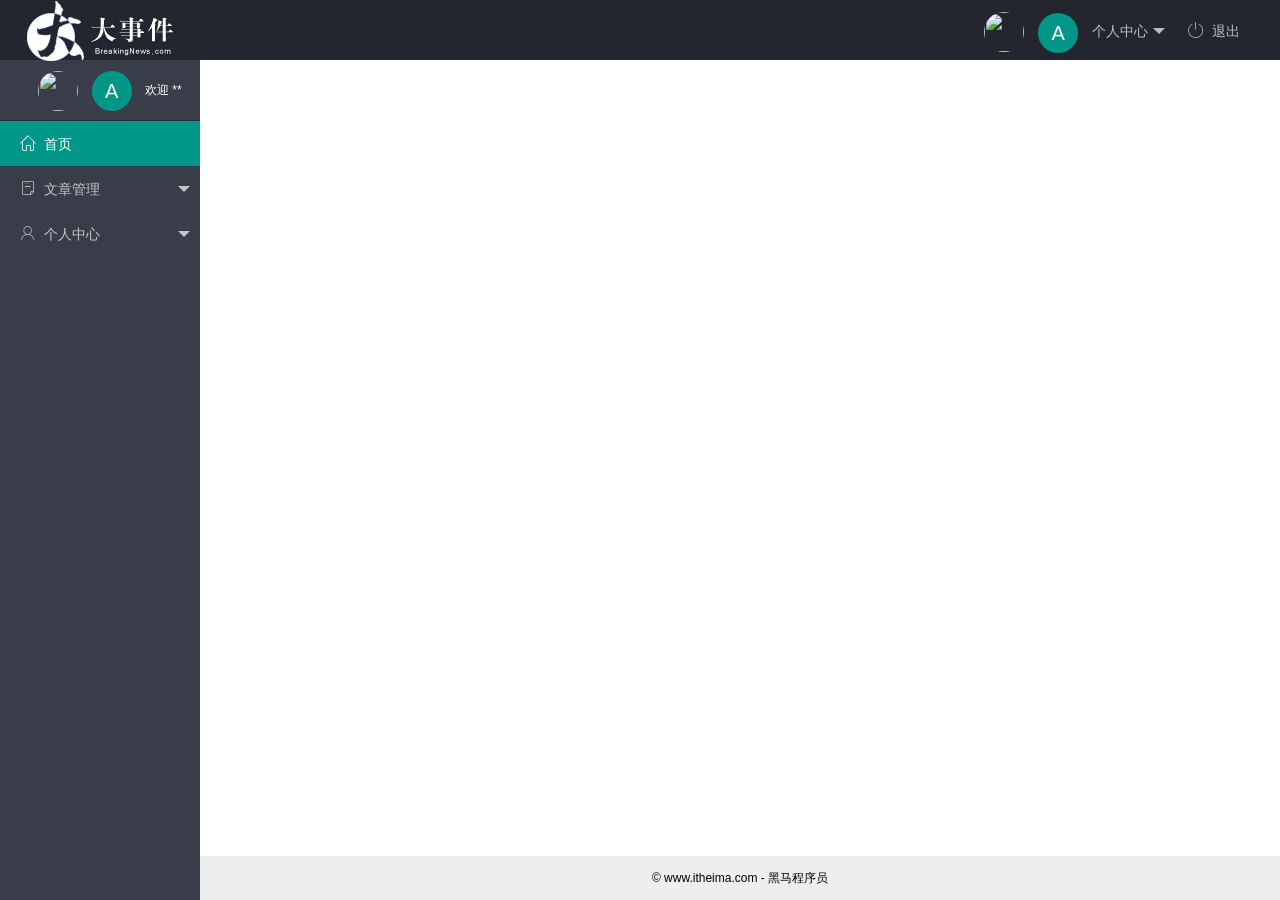
==== index.html @ 4651c544 "first project" ====
<!DOCTYPE html>
<html lang="zh-CN">

<head>
    <meta charset="UTF-8">
    <meta name="viewport" content="width=device-width, initial-scale=1.0">
    <title>大事件-后台首页</title>
    <!-- 引入layui的css文件 -->
    <link rel="stylesheet" href="./assets/lib//layui/css/layui.css">
    <!-- 导入字体图标库的样式文件 -->
    <link rel="stylesheet" href="./assets/fonts/iconfont.css">
    <!-- 引入index.css文件 -->
    <link rel="stylesheet" href="./assets/css/index.css">
</head>

<body class="layui-layout-body">
    <div class="layui-layout layui-layout-admin">
        <div class="layui-header">
            <div class="layui-logo">
                <img src="./assets/images/logo.png" alt="">
            </div>
            <!-- 头部区域（可配合layui已有的水平导航） -->
            <ul class="layui-nav layui-layout-right">
                <li class="layui-nav-item">
                    <a href="javascript:;">
                        <img src="http://t.cn/RCzsdCq" class="layui-nav-img">
                        <span class="text-avatar">A</span> 个人中心
                    </a>
                    <dl class="layui-nav-child">
                        <dd><a href="./user/user_info.html" target="fm">基本资料</a></dd>
                        <dd><a href="./user//user_avatar.html" target="fm">更换头像</a></dd>
                        <dd><a href="./user/user_pwd.html" target="fm">重置密码</a></dd>
                    </dl>
                </li>
                <li class="layui-nav-item">
                    <a href="javascript:;" id="logout">
                        <span class="iconfont icon-tuichu"></span>退出
                    </a>
                </li>
            </ul>
        </div>

        <div class="layui-side layui-bg-black">
            <div class="layui-side-scroll">
                <!-- 头像 -->
                <div class="userinfo">
                    <img src="http://t.cn/RCzsdCq" class="layui-nav-img">
                    <span class="text-avatar">A</span>
                    <span id="welcome">欢迎 **</span>
                </div>
                <!-- 左侧导航区域（可配合layui已有的垂直导航） -->
                <ul class="layui-nav layui-nav-tree" lay-shrink="all">
                    <li class="layui-nav-item layui-this">
                        <a href="./home/dashboard.html" target="fm">
                            <span class="iconfont icon-home"></span>首页
                        </a>
                    </li>

                    <li class="layui-nav-item">
                        <a class="" href="javascript:;">
                            <span class="iconfont icon-16"></span>文章管理
                        </a>
                        <dl class="layui-nav-child">
                            <dd><a href="./article/art_cate.html" target="fm"><i class="layui-icon layui-icon-app"></i>文章类别</a>
                            </dd>
                            <dd><a href="./article/art_list.html" target="fm"><i class="layui-icon layui-icon-app"></i>文章列表</a></dd>
                            <dd><a href="./article/art_pub.html" target="fm"><i class="layui-icon layui-icon-app"></i>发布文章</a></dd>
                        </dl>
                    </li>
                    <li class="layui-nav-item">
                        <a href="javascript:;">
                            <span class="iconfont icon-user"></span>个人中心
                        </a>
                        <dl class="layui-nav-child">
                            <dd><a href="./user/user_info.html" target="fm"><i class="layui-icon layui-icon-app"></i>基本资料</a></dd>
                            <dd><a href="./user/user_avatar.html" target="fm"><i class="layui-icon layui-icon-app"></i>更换头像</a></dd>
                            <dd><a href="./user/user_pwd.html" target="fm"><i class="layui-icon layui-icon-app"></i>重置密码</a></dd>
                        </dl>
                    </li>
                </ul>
            </div>
        </div>

        <div class="layui-body">
            <!-- 内容主体区域 -->
            <iframe name="fm" src="" frameborder="0"></iframe>
        </div>

        <div class="layui-footer">
            <!-- 底部固定区域 -->
            © www.itheima.com - 黑马程序员
        </div>
    </div>
    <!-- 引入layui的js文件 -->
    <script src="./assets/lib/layui/layui.all.js"></script>
</body>

</html>
---- assets/lib/layui/css/layui.css ----
/** layui-v2.5.5 MIT License By https://www.layui.com */
 .layui-inline,img{display:inline-block;vertical-align:middle}h1,h2,h3,h4,h5,h6{font-weight:400}.layui-edge,.layui-header,.layui-inline,.layui-main{position:relative}.layui-body,.layui-edge,.layui-elip{overflow:hidden}.layui-btn,.layui-edge,.layui-inline,img{vertical-align:middle}.layui-btn,.layui-disabled,.layui-icon,.layui-unselect{-moz-user-select:none;-webkit-user-select:none;-ms-user-select:none}.layui-elip,.layui-form-checkbox span,.layui-form-pane .layui-form-label{text-overflow:ellipsis;white-space:nowrap}.layui-breadcrumb,.layui-tree-btnGroup{visibility:hidden}blockquote,body,button,dd,div,dl,dt,form,h1,h2,h3,h4,h5,h6,input,li,ol,p,pre,td,textarea,th,ul{margin:0;padding:0;-webkit-tap-highlight-color:rgba(0,0,0,0)}a:active,a:hover{outline:0}img{border:none}li{list-style:none}table{border-collapse:collapse;border-spacing:0}h4,h5,h6{font-size:100%}button,input,optgroup,option,select,textarea{font-family:inherit;font-size:inherit;font-style:inherit;font-weight:inherit;outline:0}pre{white-space:pre-wrap;white-space:-moz-pre-wrap;white-space:-pre-wrap;white-space:-o-pre-wrap;word-wrap:break-word}body{line-height:24px;font:14px Helvetica Neue,Helvetica,PingFang SC,Tahoma,Arial,sans-serif}hr{height:1px;margin:10px 0;border:0;clear:both}a{color:#333;text-decoration:none}a:hover{color:#777}a cite{font-style:normal;*cursor:pointer}.layui-border-box,.layui-border-box *{box-sizing:border-box}.layui-box,.layui-box *{box-sizing:content-box}.layui-clear{clear:both;*zoom:1}.layui-clear:after{content:'\20';clear:both;*zoom:1;display:block;height:0}.layui-inline{*display:inline;*zoom:1}.layui-edge{display:inline-block;width:0;height:0;border-width:6px;border-style:dashed;border-color:transparent}.layui-edge-top{top:-4px;border-bottom-color:#999;border-bottom-style:solid}.layui-edge-right{border-left-color:#999;border-left-style:solid}.layui-edge-bottom{top:2px;border-top-color:#999;border-top-style:solid}.layui-edge-left{border-right-color:#999;border-right-style:solid}.layui-disabled,.layui-disabled:hover{color:#d2d2d2!important;cursor:not-allowed!important}.layui-circle{border-radius:100%}.layui-show{display:block!important}.layui-hide{display:none!important}@font-face{font-family:layui-icon;src:url(../font/iconfont.eot?v=250);src:url(../font/iconfont.eot?v=250#iefix) format('embedded-opentype'),url(../font/iconfont.woff2?v=250) format('woff2'),url(../font/iconfont.woff?v=250) format('woff'),url(../font/iconfont.ttf?v=250) format('truetype'),url(../font/iconfont.svg?v=250#layui-icon) format('svg')}.layui-icon{font-family:layui-icon!important;font-size:16px;font-style:normal;-webkit-font-smoothing:antialiased;-moz-osx-font-smoothing:grayscale}.layui-icon-reply-fill:before{content:"\e611"}.layui-icon-set-fill:before{content:"\e614"}.layui-icon-menu-fill:before{content:"\e60f"}.layui-icon-search:before{content:"\e615"}.layui-icon-share:before{content:"\e641"}.layui-icon-set-sm:before{content:"\e620"}.layui-icon-engine:before{content:"\e628"}.layui-icon-close:before{content:"\1006"}.layui-icon-close-fill:before{content:"\1007"}.layui-icon-chart-screen:before{content:"\e629"}.layui-icon-star:before{content:"\e600"}.layui-icon-circle-dot:before{content:"\e617"}.layui-icon-chat:before{content:"\e606"}.layui-icon-release:before{content:"\e609"}.layui-icon-list:before{content:"\e60a"}.layui-icon-chart:before{content:"\e62c"}.layui-icon-ok-circle:before{content:"\1005"}.layui-icon-layim-theme:before{content:"\e61b"}.layui-icon-table:before{content:"\e62d"}.layui-icon-right:before{content:"\e602"}.layui-icon-left:before{content:"\e603"}.layui-icon-cart-simple:before{content:"\e698"}.layui-icon-face-cry:before{content:"\e69c"}.layui-icon-face-smile:before{content:"\e6af"}.layui-icon-survey:before{content:"\e6b2"}.layui-icon-tree:before{content:"\e62e"}.layui-icon-upload-circle:before{content:"\e62f"}.layui-icon-add-circle:before{content:"\e61f"}.layui-icon-download-circle:before{content:"\e601"}.layui-icon-templeate-1:before{content:"\e630"}.layui-icon-util:before{content:"\e631"}.layui-icon-face-surprised:before{content:"\e664"}.layui-icon-edit:before{content:"\e642"}.layui-icon-speaker:before{content:"\e645"}.layui-icon-down:before{content:"\e61a"}.layui-icon-file:before{content:"\e621"}.layui-icon-layouts:before{content:"\e632"}.layui-icon-rate-half:before{content:"\e6c9"}.layui-icon-add-circle-fine:before{content:"\e608"}.layui-icon-prev-circle:before{content:"\e633"}.layui-icon-read:before{content:"\e705"}.layui-icon-404:before{content:"\e61c"}.layui-icon-carousel:before{content:"\e634"}.layui-icon-help:before{content:"\e607"}.layui-icon-code-circle:before{content:"\e635"}.layui-icon-water:before{content:"\e636"}.layui-icon-username:before{content:"\e66f"}.layui-icon-find-fill:before{content:"\e670"}.layui-icon-about:before{content:"\e60b"}.layui-icon-location:before{content:"\e715"}.layui-icon-up:before{content:"\e619"}.layui-icon-pause:before{content:"\e651"}.layui-icon-date:before{content:"\e637"}.layui-icon-layim-uploadfile:before{content:"\e61d"}.layui-icon-delete:before{content:"\e640"}.layui-icon-play:before{content:"\e652"}.layui-icon-top:before{content:"\e604"}.layui-icon-friends:before{content:"\e612"}.layui-icon-refresh-3:before{content:"\e9aa"}.layui-icon-ok:before{content:"\e605"}.layui-icon-layer:before{content:"\e638"}.layui-icon-face-smile-fine:before{content:"\e60c"}.layui-icon-dollar:before{content:"\e659"}.layui-icon-group:before{content:"\e613"}.layui-icon-layim-download:before{content:"\e61e"}.layui-icon-picture-fine:before{content:"\e60d"}.layui-icon-link:before{content:"\e64c"}.layui-icon-diamond:before{content:"\e735"}.layui-icon-log:before{content:"\e60e"}.layui-icon-rate-solid:before{content:"\e67a"}.layui-icon-fonts-del:before{content:"\e64f"}.layui-icon-unlink:before{content:"\e64d"}.layui-icon-fonts-clear:before{content:"\e639"}.layui-icon-triangle-r:before{content:"\e623"}.layui-icon-circle:before{content:"\e63f"}.layui-icon-radio:before{content:"\e643"}.layui-icon-align-center:before{content:"\e647"}.layui-icon-align-right:before{content:"\e648"}.layui-icon-align-left:before{content:"\e649"}.layui-icon-loading-1:before{content:"\e63e"}.layui-icon-return:before{content:"\e65c"}.layui-icon-fonts-strong:before{content:"\e62b"}.layui-icon-upload:before{content:"\e67c"}.layui-icon-dialogue:before{content:"\e63a"}.layui-icon-video:before{content:"\e6ed"}.layui-icon-headset:before{content:"\e6fc"}.layui-icon-cellphone-fine:before{content:"\e63b"}.layui-icon-add-1:before{content:"\e654"}.layui-icon-face-smile-b:before{content:"\e650"}.layui-icon-fonts-html:before{content:"\e64b"}.layui-icon-form:before{content:"\e63c"}.layui-icon-cart:before{content:"\e657"}.layui-icon-camera-fill:before{content:"\e65d"}.layui-icon-tabs:before{content:"\e62a"}.layui-icon-fonts-code:before{content:"\e64e"}.layui-icon-fire:before{content:"\e756"}.layui-icon-set:before{content:"\e716"}.layui-icon-fonts-u:before{content:"\e646"}.layui-icon-triangle-d:before{content:"\e625"}.layui-icon-tips:before{content:"\e702"}.layui-icon-picture:before{content:"\e64a"}.layui-icon-more-vertical:before{content:"\e671"}.layui-icon-flag:before{content:"\e66c"}.layui-icon-loading:before{content:"\e63d"}.layui-icon-fonts-i:before{content:"\e644"}.layui-icon-refresh-1:before{content:"\e666"}.layui-icon-rmb:before{content:"\e65e"}.layui-icon-home:before{content:"\e68e"}.layui-icon-user:before{content:"\e770"}.layui-icon-notice:before{content:"\e667"}.layui-icon-login-weibo:before{content:"\e675"}.layui-icon-voice:before{content:"\e688"}.layui-icon-upload-drag:before{content:"\e681"}.layui-icon-login-qq:before{content:"\e676"}.layui-icon-snowflake:before{content:"\e6b1"}.layui-icon-file-b:before{content:"\e655"}.layui-icon-template:before{content:"\e663"}.layui-icon-auz:before{content:"\e672"}.layui-icon-console:before{content:"\e665"}.layui-icon-app:before{content:"\e653"}.layui-icon-prev:before{content:"\e65a"}.layui-icon-website:before{content:"\e7ae"}.layui-icon-next:before{content:"\e65b"}.layui-icon-component:before{content:"\e857"}.layui-icon-more:before{content:"\e65f"}.layui-icon-login-wechat:before{content:"\e677"}.layui-icon-shrink-right:before{content:"\e668"}.layui-icon-spread-left:before{content:"\e66b"}.layui-icon-camera:before{content:"\e660"}.layui-icon-note:before{content:"\e66e"}.layui-icon-refresh:before{content:"\e669"}.layui-icon-female:before{content:"\e661"}.layui-icon-male:before{content:"\e662"}.layui-icon-password:before{content:"\e673"}.layui-icon-senior:before{content:"\e674"}.layui-icon-theme:before{content:"\e66a"}.layui-icon-tread:before{content:"\e6c5"}.layui-icon-praise:before{content:"\e6c6"}.layui-icon-star-fill:before{content:"\e658"}.layui-icon-rate:before{content:"\e67b"}.layui-icon-template-1:before{content:"\e656"}.layui-icon-vercode:before{content:"\e679"}.layui-icon-cellphone:before{content:"\e678"}.layui-icon-screen-full:before{content:"\e622"}.layui-icon-screen-restore:before{content:"\e758"}.layui-icon-cols:before{content:"\e610"}.layui-icon-export:before{content:"\e67d"}.layui-icon-print:before{content:"\e66d"}.layui-icon-slider:before{content:"\e714"}.layui-icon-addition:before{content:"\e624"}.layui-icon-subtraction:before{content:"\e67e"}.layui-icon-service:before{content:"\e626"}.layui-icon-transfer:before{content:"\e691"}.layui-main{width:1140px;margin:0 auto}.layui-header{z-index:1000;height:60px}.layui-header a:hover{transition:all .5s;-webkit-transition:all .5s}.layui-side{position:fixed;left:0;top:0;bottom:0;z-index:999;width:200px;overflow-x:hidden}.layui-side-scroll{position:relative;width:220px;height:100%;overflow-x:hidden}.layui-body{position:absolute;left:200px;right:0;top:0;bottom:0;z-index:998;width:auto;overflow-y:auto;box-sizing:border-box}.layui-layout-body{overflow:hidden}.layui-layout-admin .layui-header{background-color:#23262E}.layui-layout-admin .layui-side{top:60px;width:200px;overflow-x:hidden}.layui-layout-admin .layui-body{position:fixed;top:60px;bottom:44px}.layui-layout-admin .layui-main{width:auto;margin:0 15px}.layui-layout-admin .layui-footer{position:fixed;left:200px;right:0;bottom:0;height:44px;line-height:44px;padding:0 15px;background-color:#eee}.layui-layout-admin .layui-logo{position:absolute;left:0;top:0;width:200px;height:100%;line-height:60px;text-align:center;color:#009688;font-size:16px}.layui-layout-admin .layui-header .layui-nav{background:0 0}.layui-layout-left{position:absolute!important;left:200px;top:0}.layui-layout-right{position:absolute!important;right:0;top:0}.layui-container{position:relative;margin:0 auto;padding:0 15px;box-sizing:border-box}.layui-fluid{position:relative;margin:0 auto;padding:0 15px}.layui-row:after,.layui-row:before{content:'';display:block;clear:both}.layui-col-lg1,.layui-col-lg10,.layui-col-lg11,.layui-col-lg12,.layui-col-lg2,.layui-col-lg3,.layui-col-lg4,.layui-col-lg5,.layui-col-lg6,.layui-col-lg7,.layui-col-lg8,.layui-col-lg9,.layui-col-md1,.layui-col-md10,.layui-col-md11,.layui-col-md12,.layui-col-md2,.layui-col-md3,.layui-col-md4,.layui-col-md5,.layui-col-md6,.layui-col-md7,.layui-col-md8,.layui-col-md9,.layui-col-sm1,.layui-col-sm10,.layui-col-sm11,.layui-col-sm12,.layui-col-sm2,.layui-col-sm3,.layui-col-sm4,.layui-col-sm5,.layui-col-sm6,.layui-col-sm7,.layui-col-sm8,.layui-col-sm9,.layui-col-xs1,.layui-col-xs10,.layui-col-xs11,.layui-col-xs12,.layui-col-xs2,.layui-col-xs3,.layui-col-xs4,.layui-col-xs5,.layui-col-xs6,.layui-col-xs7,.layui-col-xs8,.layui-col-xs9{position:relative;display:block;box-sizing:border-box}.layui-col-xs1,.layui-col-xs10,.layui-col-xs11,.layui-col-xs12,.layui-col-xs2,.layui-col-xs3,.layui-col-xs4,.layui-col-xs5,.layui-col-xs6,.layui-col-xs7,.layui-col-xs8,.layui-col-xs9{float:left}.layui-col-xs1{width:8.33333333%}.layui-col-xs2{width:16.66666667%}.layui-col-xs3{width:25%}.layui-col-xs4{width:33.33333333%}.layui-col-xs5{width:41.66666667%}.layui-col-xs6{width:50%}.layui-col-xs7{width:58.33333333%}.layui-col-xs8{width:66.66666667%}.layui-col-xs9{width:75%}.layui-col-xs10{width:83.33333333%}.layui-col-xs11{width:91.66666667%}.layui-col-xs12{width:100%}.layui-col-xs-offset1{margin-left:8.33333333%}.layui-col-xs-offset2{margin-left:16.66666667%}.layui-col-xs-offset3{margin-left:25%}.layui-col-xs-offset4{margin-left:33.33333333%}.layui-col-xs-offset5{margin-left:41.66666667%}.layui-col-xs-offset6{margin-left:50%}.layui-col-xs-offset7{margin-left:58.33333333%}.layui-col-xs-offset8{margin-left:66.66666667%}.layui-col-xs-offset9{margin-left:75%}.layui-col-xs-offset10{margin-left:83.33333333%}.layui-col-xs-offset11{margin-left:91.66666667%}.layui-col-xs-offset12{margin-left:100%}@media screen and (max-width:768px){.layui-hide-xs{display:none!important}.layui-show-xs-block{display:block!important}.layui-show-xs-inline{display:inline!important}.layui-show-xs-inline-block{display:inline-block!important}}@media screen and (min-width:768px){.layui-container{width:750px}.layui-hide-sm{display:none!important}.layui-show-sm-block{display:block!important}.layui-show-sm-inline{display:inline!important}.layui-show-sm-inline-block{display:inline-block!important}.layui-col-sm1,.layui-col-sm10,.layui-col-sm11,.layui-col-sm12,.layui-col-sm2,.layui-col-sm3,.layui-col-sm4,.layui-col-sm5,.layui-col-sm6,.layui-col-sm7,.layui-col-sm8,.layui-col-sm9{float:left}.layui-col-sm1{width:8.33333333%}.layui-col-sm2{width:16.66666667%}.layui-col-sm3{width:25%}.layui-col-sm4{width:33.33333333%}.layui-col-sm5{width:41.66666667%}.layui-col-sm6{width:50%}.layui-col-sm7{width:58.33333333%}.layui-col-sm8{width:66.66666667%}.layui-col-sm9{width:75%}.layui-col-sm10{width:83.33333333%}.layui-col-sm11{width:91.66666667%}.layui-col-sm12{width:100%}.layui-col-sm-offset1{margin-left:8.33333333%}.layui-col-sm-offset2{margin-left:16.66666667%}.layui-col-sm-offset3{margin-left:25%}.layui-col-sm-offset4{margin-left:33.33333333%}.layui-col-sm-offset5{margin-left:41.66666667%}.layui-col-sm-offset6{margin-left:50%}.layui-col-sm-offset7{margin-left:58.33333333%}.layui-col-sm-offset8{margin-left:66.66666667%}.layui-col-sm-offset9{margin-left:75%}.layui-col-sm-offset10{margin-left:83.33333333%}.layui-col-sm-offset11{margin-left:91.66666667%}.layui-col-sm-offset12{margin-left:100%}}@media screen and (min-width:992px){.layui-container{width:970px}.layui-hide-md{display:none!important}.layui-show-md-block{display:block!important}.layui-show-md-inline{display:inline!important}.layui-show-md-inline-block{display:inline-block!important}.layui-col-md1,.layui-col-md10,.layui-col-md11,.layui-col-md12,.layui-col-md2,.layui-col-md3,.layui-col-md4,.layui-col-md5,.layui-col-md6,.layui-col-md7,.layui-col-md8,.layui-col-md9{float:left}.layui-col-md1{width:8.33333333%}.layui-col-md2{width:16.66666667%}.layui-col-md3{width:25%}.layui-col-md4{width:33.33333333%}.layui-col-md5{width:41.66666667%}.layui-col-md6{width:50%}.layui-col-md7{width:58.33333333%}.layui-col-md8{width:66.66666667%}.layui-col-md9{width:75%}.layui-col-md10{width:83.33333333%}.layui-col-md11{width:91.66666667%}.layui-col-md12{width:100%}.layui-col-md-offset1{margin-left:8.33333333%}.layui-col-md-offset2{margin-left:16.66666667%}.layui-col-md-offset3{margin-left:25%}.layui-col-md-offset4{margin-left:33.33333333%}.layui-col-md-offset5{margin-left:41.66666667%}.layui-col-md-offset6{margin-left:50%}.layui-col-md-offset7{margin-left:58.33333333%}.layui-col-md-offset8{margin-left:66.66666667%}.layui-col-md-offset9{margin-left:75%}.layui-col-md-offset10{margin-left:83.33333333%}.layui-col-md-offset11{margin-left:91.66666667%}.layui-col-md-offset12{margin-left:100%}}@media screen and (min-width:1200px){.layui-container{width:1170px}.layui-hide-lg{display:none!important}.layui-show-lg-block{display:block!important}.layui-show-lg-inline{display:inline!important}.layui-show-lg-inline-block{display:inline-block!important}.layui-col-lg1,.layui-col-lg10,.layui-col-lg11,.layui-col-lg12,.layui-col-lg2,.layui-col-lg3,.layui-col-lg4,.layui-col-lg5,.layui-col-lg6,.layui-col-lg7,.layui-col-lg8,.layui-col-lg9{float:left}.layui-col-lg1{width:8.33333333%}.layui-col-lg2{width:16.66666667%}.layui-col-lg3{width:25%}.layui-col-lg4{width:33.33333333%}.layui-col-lg5{width:41.66666667%}.layui-col-lg6{width:50%}.layui-col-lg7{width:58.33333333%}.layui-col-lg8{width:66.66666667%}.layui-col-lg9{width:75%}.layui-col-lg10{width:83.33333333%}.layui-col-lg11{width:91.66666667%}.layui-col-lg12{width:100%}.layui-col-lg-offset1{margin-left:8.33333333%}.layui-col-lg-offset2{margin-left:16.66666667%}.layui-col-lg-offset3{margin-left:25%}.layui-col-lg-offset4{margin-left:33.33333333%}.layui-col-lg-offset5{margin-left:41.66666667%}.layui-col-lg-offset6{margin-left:50%}.layui-col-lg-offset7{margin-left:58.33333333%}.layui-col-lg-offset8{margin-left:66.66666667%}.layui-col-lg-offset9{margin-left:75%}.layui-col-lg-offset10{margin-left:83.33333333%}.layui-col-lg-offset11{margin-left:91.66666667%}.layui-col-lg-offset12{margin-left:100%}}.layui-col-space1{margin:-.5px}.layui-col-space1>*{padding:.5px}.layui-col-space3{margin:-1.5px}.layui-col-space3>*{padding:1.5px}.layui-col-space5{margin:-2.5px}.layui-col-space5>*{padding:2.5px}.layui-col-space8{margin:-3.5px}.layui-col-space8>*{padding:3.5px}.layui-col-space10{margin:-5px}.layui-col-space10>*{padding:5px}.layui-col-space12{margin:-6px}.layui-col-space12>*{padding:6px}.layui-col-space15{margin:-7.5px}.layui-col-space15>*{padding:7.5px}.layui-col-space18{margin:-9px}.layui-col-space18>*{padding:9px}.layui-col-space20{margin:-10px}.layui-col-space20>*{padding:10px}.layui-col-space22{margin:-11px}.layui-col-space22>*{padding:11px}.layui-col-space25{margin:-12.5px}.layui-col-space25>*{padding:12.5px}.layui-col-space30{margin:-15px}.layui-col-space30>*{padding:15px}.layui-btn,.layui-input,.layui-select,.layui-textarea,.layui-upload-button{outline:0;-webkit-appearance:none;transition:all .3s;-webkit-transition:all .3s;box-sizing:border-box}.layui-elem-quote{margin-bottom:10px;padding:15px;line-height:22px;border-left:5px solid #009688;border-radius:0 2px 2px 0;background-color:#f2f2f2}.layui-quote-nm{border-style:solid;border-width:1px 1px 1px 5px;background:0 0}.layui-elem-field{margin-bottom:10px;padding:0;border-width:1px;border-style:solid}.layui-elem-field legend{margin-left:20px;padding:0 10px;font-size:20px;font-weight:300}.layui-field-title{margin:10px 0 20px;border-width:1px 0 0}.layui-field-box{padding:10px 15px}.layui-field-title .layui-field-box{padding:10px 0}.layui-progress{position:relative;height:6px;border-radius:20px;background-color:#e2e2e2}.layui-progress-bar{position:absolute;left:0;top:0;width:0;max-width:100%;height:6px;border-radius:20px;text-align:right;background-color:#5FB878;transition:all .3s;-webkit-transition:all .3s}.layui-progress-big,.layui-progress-big .layui-progress-bar{height:18px;line-height:18px}.layui-progress-text{position:relative;top:-20px;line-height:18px;font-size:12px;color:#666}.layui-progress-big .layui-progress-text{position:static;padding:0 10px;color:#fff}.layui-collapse{border-width:1px;border-style:solid;border-radius:2px}.layui-colla-content,.layui-colla-item{border-top-width:1px;border-top-style:solid}.layui-colla-item:first-child{border-top:none}.layui-colla-title{position:relative;height:42px;line-height:42px;padding:0 15px 0 35px;color:#333;background-color:#f2f2f2;cursor:pointer;font-size:14px;overflow:hidden}.layui-colla-content{display:none;padding:10px 15px;line-height:22px;color:#666}.layui-colla-icon{position:absolute;left:15px;top:0;font-size:14px}.layui-card{margin-bottom:15px;border-radius:2px;background-color:#fff;box-shadow:0 1px 2px 0 rgba(0,0,0,.05)}.layui-card:last-child{margin-bottom:0}.layui-card-header{position:relative;height:42px;line-height:42px;padding:0 15px;border-bottom:1px solid #f6f6f6;color:#333;border-radius:2px 2px 0 0;font-size:14px}.layui-bg-black,.layui-bg-blue,.layui-bg-cyan,.layui-bg-green,.layui-bg-orange,.layui-bg-red{color:#fff!important}.layui-card-body{position:relative;padding:10px 15px;line-height:24px}.layui-card-body[pad15]{padding:15px}.layui-card-body[pad20]{padding:20px}.layui-card-body .layui-table{margin:5px 0}.layui-card .layui-tab{margin:0}.layui-panel-window{position:relative;padding:15px;border-radius:0;border-top:5px solid #E6E6E6;background-color:#fff}.layui-auxiliar-moving{position:fixed;left:0;right:0;top:0;bottom:0;width:100%;height:100%;background:0 0;z-index:9999999999}.layui-form-label,.layui-form-mid,.layui-form-select,.layui-input-block,.layui-input-inline,.layui-textarea{position:relative}.layui-bg-red{background-color:#FF5722!important}.layui-bg-orange{background-color:#FFB800!important}.layui-bg-green{background-color:#009688!important}.layui-bg-cyan{background-color:#2F4056!important}.layui-bg-blue{background-color:#1E9FFF!important}.layui-bg-black{background-color:#393D49!important}.layui-bg-gray{background-color:#eee!important;color:#666!important}.layui-badge-rim,.layui-colla-content,.layui-colla-item,.layui-collapse,.layui-elem-field,.layui-form-pane .layui-form-item[pane],.layui-form-pane .layui-form-label,.layui-input,.layui-layedit,.layui-layedit-tool,.layui-quote-nm,.layui-select,.layui-tab-bar,.layui-tab-card,.layui-tab-title,.layui-tab-title .layui-this:after,.layui-textarea{border-color:#e6e6e6}.layui-timeline-item:before,hr{background-color:#e6e6e6}.layui-text{line-height:22px;font-size:14px;color:#666}.layui-text h1,.layui-text h2,.layui-text h3{font-weight:500;color:#333}.layui-text h1{font-size:30px}.layui-text h2{font-size:24px}.layui-text h3{font-size:18px}.layui-text a:not(.layui-btn){color:#01AAED}.layui-text a:not(.layui-btn):hover{text-decoration:underline}.layui-text ul{padding:5px 0 5px 15px}.layui-text ul li{margin-top:5px;list-style-type:disc}.layui-text em,.layui-word-aux{color:#999!important;padding:0 5px!important}.layui-btn{display:inline-block;height:38px;line-height:38px;padding:0 18px;background-color:#009688;color:#fff;white-space:nowrap;text-align:center;font-size:14px;border:none;border-radius:2px;cursor:pointer}.layui-btn:hover{opacity:.8;filter:alpha(opacity=80);color:#fff}.layui-btn:active{opacity:1;filter:alpha(opacity=100)}.layui-btn+.layui-btn{margin-left:10px}.layui-btn-container{font-size:0}.layui-btn-container .layui-btn{margin-right:10px;margin-bottom:10px}.layui-btn-container .layui-btn+.layui-btn{margin-left:0}.layui-table .layui-btn-container .layui-btn{margin-bottom:9px}.layui-btn-radius{border-radius:100px}.layui-btn .layui-icon{margin-right:3px;font-size:18px;vertical-align:bottom;vertical-align:middle\9}.layui-btn-primary{border:1px solid #C9C9C9;background-color:#fff;color:#555}.layui-btn-primary:hover{border-color:#009688;color:#333}.layui-btn-normal{background-color:#1E9FFF}.layui-btn-warm{background-color:#FFB800}.layui-btn-danger{background-color:#FF5722}.layui-btn-checked{background-color:#5FB878}.layui-btn-disabled,.layui-btn-disabled:active,.layui-btn-disabled:hover{border:1px solid #e6e6e6;background-color:#FBFBFB;color:#C9C9C9;cursor:not-allowed;opacity:1}.layui-btn-lg{height:44px;line-height:44px;padding:0 25px;font-size:16px}.layui-btn-sm{height:30px;line-height:30px;padding:0 10px;font-size:12px}.layui-btn-sm i{font-size:16px!important}.layui-btn-xs{height:22px;line-height:22px;padding:0 5px;font-size:12px}.layui-btn-xs i{font-size:14px!important}.layui-btn-group{display:inline-block;vertical-align:middle;font-size:0}.layui-btn-group .layui-btn{margin-left:0!important;margin-right:0!important;border-left:1px solid rgba(255,255,255,.5);border-radius:0}.layui-btn-group .layui-btn-primary{border-left:none}.layui-btn-group .layui-btn-primary:hover{border-color:#C9C9C9;color:#009688}.layui-btn-group .layui-btn:first-child{border-left:none;border-radius:2px 0 0 2px}.layui-btn-group .layui-btn-primary:first-child{border-left:1px solid #c9c9c9}.layui-btn-group .layui-btn:last-child{border-radius:0 2px 2px 0}.layui-btn-group .layui-btn+.layui-btn{margin-left:0}.layui-btn-group+.layui-btn-group{margin-left:10px}.layui-btn-fluid{width:100%}.layui-input,.layui-select,.layui-textarea{height:38px;line-height:1.3;line-height:38px\9;border-width:1px;border-style:solid;background-color:#fff;border-radius:2px}.layui-input::-webkit-input-placeholder,.layui-select::-webkit-input-placeholder,.layui-textarea::-webkit-input-placeholder{line-height:1.3}.layui-input,.layui-textarea{display:block;width:100%;padding-left:10px}.layui-input:hover,.layui-textarea:hover{border-color:#D2D2D2!important}.layui-input:focus,.layui-textarea:focus{border-color:#C9C9C9!important}.layui-textarea{min-height:100px;height:auto;line-height:20px;padding:6px 10px;resize:vertical}.layui-select{padding:0 10px}.layui-form input[type=checkbox],.layui-form input[type=radio],.layui-form select{display:none}.layui-form [lay-ignore]{display:initial}.layui-form-item{margin-bottom:15px;clear:both;*zoom:1}.layui-form-item:after{content:'\20';clear:both;*zoom:1;display:block;height:0}.layui-form-label{float:left;display:block;padding:9px 15px;width:80px;font-weight:400;line-height:20px;text-align:right}.layui-form-label-col{display:block;float:none;padding:9px 0;line-height:20px;text-align:left}.layui-form-item .layui-inline{margin-bottom:5px;margin-right:10px}.layui-input-block{margin-left:110px;min-height:36px}.layui-input-inline{display:inline-block;vertical-align:middle}.layui-form-item .layui-input-inline{float:left;width:190px;margin-right:10px}.layui-form-text .layui-input-inline{width:auto}.layui-form-mid{float:left;display:block;padding:9px 0!important;line-height:20px;margin-right:10px}.layui-form-danger+.layui-form-select .layui-input,.layui-form-danger:focus{border-color:#FF5722!important}.layui-form-select .layui-input{padding-right:30px;cursor:pointer}.layui-form-select .layui-edge{position:absolute;right:10px;top:50%;margin-top:-3px;cursor:pointer;border-width:6px;border-top-color:#c2c2c2;border-top-style:solid;transition:all .3s;-webkit-transition:all .3s}.layui-form-select dl{display:none;position:absolute;left:0;top:42px;padding:5px 0;z-index:899;min-width:100%;border:1px solid #d2d2d2;max-height:300px;overflow-y:auto;background-color:#fff;border-radius:2px;box-shadow:0 2px 4px rgba(0,0,0,.12);box-sizing:border-box}.layui-form-select dl dd,.layui-form-select dl dt{padding:0 10px;line-height:36px;white-space:nowrap;overflow:hidden;text-overflow:ellipsis}.layui-form-select dl dt{font-size:12px;color:#999}.layui-form-select dl dd{cursor:pointer}.layui-form-select dl dd:hover{background-color:#f2f2f2;-webkit-transition:.5s all;transition:.5s all}.layui-form-select .layui-select-group dd{padding-left:20px}.layui-form-select dl dd.layui-select-tips{padding-left:10px!important;color:#999}.layui-form-select dl dd.layui-this{background-color:#5FB878;color:#fff}.layui-form-checkbox,.layui-form-select dl dd.layui-disabled{background-color:#fff}.layui-form-selected dl{display:block}.layui-form-checkbox,.layui-form-checkbox *,.layui-form-switch{display:inline-block;vertical-align:middle}.layui-form-selected .layui-edge{margin-top:-9px;-webkit-transform:rotate(180deg);transform:rotate(180deg);margin-top:-3px\9}:root .layui-form-selected .layui-edge{margin-top:-9px\0/IE9}.layui-form-selectup dl{top:auto;bottom:42px}.layui-select-none{margin:5px 0;text-align:center;color:#999}.layui-select-disabled .layui-disabled{border-color:#eee!important}.layui-select-disabled .layui-edge{border-top-color:#d2d2d2}.layui-form-checkbox{position:relative;height:30px;line-height:30px;margin-right:10px;padding-right:30px;cursor:pointer;font-size:0;-webkit-transition:.1s linear;transition:.1s linear;box-sizing:border-box}.layui-form-checkbox span{padding:0 10px;height:100%;font-size:14px;border-radius:2px 0 0 2px;background-color:#d2d2d2;color:#fff;overflow:hidden}.layui-form-checkbox:hover span{background-color:#c2c2c2}.layui-form-checkbox i{position:absolute;right:0;top:0;width:30px;height:28px;border:1px solid #d2d2d2;border-left:none;border-radius:0 2px 2px 0;color:#fff;font-size:20px;text-align:center}.layui-form-checkbox:hover i{border-color:#c2c2c2;color:#c2c2c2}.layui-form-checked,.layui-form-checked:hover{border-color:#5FB878}.layui-form-checked span,.layui-form-checked:hover span{background-color:#5FB878}.layui-form-checked i,.layui-form-checked:hover i{color:#5FB878}.layui-form-item .layui-form-checkbox{margin-top:4px}.layui-form-checkbox[lay-skin=primary]{height:auto!important;line-height:normal!important;min-width:18px;min-height:18px;border:none!important;margin-right:0;padding-left:28px;padding-right:0;background:0 0}.layui-form-checkbox[lay-skin=primary] span{padding-left:0;padding-right:15px;line-height:18px;background:0 0;color:#666}.layui-form-checkbox[lay-skin=primary] i{right:auto;left:0;width:16px;height:16px;line-height:16px;border:1px solid #d2d2d2;font-size:12px;border-radius:2px;background-color:#fff;-webkit-transition:.1s linear;transition:.1s linear}.layui-form-checkbox[lay-skin=primary]:hover i{border-color:#5FB878;color:#fff}.layui-form-checked[lay-skin=primary] i{border-color:#5FB878!important;background-color:#5FB878;color:#fff}.layui-checkbox-disbaled[lay-skin=primary] span{background:0 0!important;color:#c2c2c2}.layui-checkbox-disbaled[lay-skin=primary]:hover i{border-color:#d2d2d2}.layui-form-item .layui-form-checkbox[lay-skin=primary]{margin-top:10px}.layui-form-switch{position:relative;height:22px;line-height:22px;min-width:35px;padding:0 5px;margin-top:8px;border:1px solid #d2d2d2;border-radius:20px;cursor:pointer;background-color:#fff;-webkit-transition:.1s linear;transition:.1s linear}.layui-form-switch i{position:absolute;left:5px;top:3px;width:16px;height:16px;border-radius:20px;background-color:#d2d2d2;-webkit-transition:.1s linear;transition:.1s linear}.layui-form-switch em{position:relative;top:0;width:25px;margin-left:21px;padding:0!important;text-align:center!important;color:#999!important;font-style:normal!important;font-size:12px}.layui-form-onswitch{border-color:#5FB878;background-color:#5FB878}.layui-checkbox-disbaled,.layui-checkbox-disbaled i{border-color:#e2e2e2!important}.layui-form-onswitch i{left:100%;margin-left:-21px;background-color:#fff}.layui-form-onswitch em{margin-left:5px;margin-right:21px;color:#fff!important}.layui-checkbox-disbaled span{background-color:#e2e2e2!important}.layui-checkbox-disbaled:hover i{color:#fff!important}[lay-radio]{display:none}.layui-form-radio,.layui-form-radio *{display:inline-block;vertical-align:middle}.layui-form-radio{line-height:28px;margin:6px 10px 0 0;padding-right:10px;cursor:pointer;font-size:0}.layui-form-radio *{font-size:14px}.layui-form-radio>i{margin-right:8px;font-size:22px;color:#c2c2c2}.layui-form-radio>i:hover,.layui-form-radioed>i{color:#5FB878}.layui-radio-disbaled>i{color:#e2e2e2!important}.layui-form-pane .layui-form-label{width:110px;padding:8px 15px;height:38px;line-height:20px;border-width:1px;border-style:solid;border-radius:2px 0 0 2px;text-align:center;background-color:#FBFBFB;overflow:hidden;box-sizing:border-box}.layui-form-pane .layui-input-inline{margin-left:-1px}.layui-form-pane .layui-input-block{margin-left:110px;left:-1px}.layui-form-pane .layui-input{border-radius:0 2px 2px 0}.layui-form-pane .layui-form-text .layui-form-label{float:none;width:100%;border-radius:2px;box-sizing:border-box;text-align:left}.layui-form-pane .layui-form-text .layui-input-inline{display:block;margin:0;top:-1px;clear:both}.layui-form-pane .layui-form-text .layui-input-block{margin:0;left:0;top:-1px}.layui-form-pane .layui-form-text .layui-textarea{min-height:100px;border-radius:0 0 2px 2px}.layui-form-pane .layui-form-checkbox{margin:4px 0 4px 10px}.layui-form-pane .layui-form-radio,.layui-form-pane .layui-form-switch{margin-top:6px;margin-left:10px}.layui-form-pane .layui-form-item[pane]{position:relative;border-width:1px;border-style:solid}.layui-form-pane .layui-form-item[pane] .layui-form-label{position:absolute;left:0;top:0;height:100%;border-width:0 1px 0 0}.layui-form-pane .layui-form-item[pane] .layui-input-inline{margin-left:110px}@media screen and (max-width:450px){.layui-form-item .layui-form-label{text-overflow:ellipsis;overflow:hidden;white-space:nowrap}.layui-form-item .layui-inline{display:block;margin-right:0;margin-bottom:20px;clear:both}.layui-form-item .layui-inline:after{content:'\20';clear:both;display:block;height:0}.layui-form-item .layui-input-inline{display:block;float:none;left:-3px;width:auto;margin:0 0 10px 112px}.layui-form-item .layui-input-inline+.layui-form-mid{margin-left:110px;top:-5px;padding:0}.layui-form-item .layui-form-checkbox{margin-right:5px;margin-bottom:5px}}.layui-layedit{border-width:1px;border-style:solid;border-radius:2px}.layui-layedit-tool{padding:3px 5px;border-bottom-width:1px;border-bottom-style:solid;font-size:0}.layedit-tool-fixed{position:fixed;top:0;border-top:1px solid #e2e2e2}.layui-layedit-tool .layedit-tool-mid,.layui-layedit-tool .layui-icon{display:inline-block;vertical-align:middle;text-align:center;font-size:14px}.layui-layedit-tool .layui-icon{position:relative;width:32px;height:30px;line-height:30px;margin:3px 5px;color:#777;cursor:pointer;border-radius:2px}.layui-layedit-tool .layui-icon:hover{color:#393D49}.layui-layedit-tool .layui-icon:active{color:#000}.layui-layedit-tool .layedit-tool-active{background-color:#e2e2e2;color:#000}.layui-layedit-tool .layui-disabled,.layui-layedit-tool .layui-disabled:hover{color:#d2d2d2;cursor:not-allowed}.layui-layedit-tool .layedit-tool-mid{width:1px;height:18px;margin:0 10px;background-color:#d2d2d2}.layedit-tool-html{width:50px!important;font-size:30px!important}.layedit-tool-b,.layedit-tool-code,.layedit-tool-help{font-size:16px!important}.layedit-tool-d,.layedit-tool-face,.layedit-tool-image,.layedit-tool-unlink{font-size:18px!important}.layedit-tool-image input{position:absolute;font-size:0;left:0;top:0;width:100%;height:100%;opacity:.01;filter:Alpha(opacity=1);cursor:pointer}.layui-layedit-iframe iframe{display:block;width:100%}#LAY_layedit_code{overflow:hidden}.layui-laypage{display:inline-block;*display:inline;*zoom:1;vertical-align:middle;margin:10px 0;font-size:0}.layui-laypage>a:first-child,.layui-laypage>a:first-child em{border-radius:2px 0 0 2px}.layui-laypage>a:last-child,.layui-laypage>a:last-child em{border-radius:0 2px 2px 0}.layui-laypage>:first-child{margin-left:0!important}.layui-laypage>:last-child{margin-right:0!important}.layui-laypage a,.layui-laypage button,.layui-laypage input,.layui-laypage select,.layui-laypage span{border:1px solid #e2e2e2}.layui-laypage a,.layui-laypage span{display:inline-block;*display:inline;*zoom:1;vertical-align:middle;padding:0 15px;height:28px;line-height:28px;margin:0 -1px 5px 0;background-color:#fff;color:#333;font-size:12px}.layui-flow-more a *,.layui-laypage input,.layui-table-view select[lay-ignore]{display:inline-block}.layui-laypage a:hover{color:#009688}.layui-laypage em{font-style:normal}.layui-laypage .layui-laypage-spr{color:#999;font-weight:700}.layui-laypage a{text-decoration:none}.layui-laypage .layui-laypage-curr{position:relative}.layui-laypage .layui-laypage-curr em{position:relative;color:#fff}.layui-laypage .layui-laypage-curr .layui-laypage-em{position:absolute;left:-1px;top:-1px;padding:1px;width:100%;height:100%;background-color:#009688}.layui-laypage-em{border-radius:2px}.layui-laypage-next em,.layui-laypage-prev em{font-family:Sim sun;font-size:16px}.layui-laypage .layui-laypage-count,.layui-laypage .layui-laypage-limits,.layui-laypage .layui-laypage-refresh,.layui-laypage .layui-laypage-skip{margin-left:10px;margin-right:10px;padding:0;border:none}.layui-laypage .layui-laypage-limits,.layui-laypage .layui-laypage-refresh{vertical-align:top}.layui-laypage .layui-laypage-refresh i{font-size:18px;cursor:pointer}.layui-laypage select{height:22px;padding:3px;border-radius:2px;cursor:pointer}.layui-laypage .layui-laypage-skip{height:30px;line-height:30px;color:#999}.layui-laypage button,.layui-laypage input{height:30px;line-height:30px;border-radius:2px;vertical-align:top;background-color:#fff;box-sizing:border-box}.layui-laypage input{width:40px;margin:0 10px;padding:0 3px;text-align:center}.layui-laypage input:focus,.layui-laypage select:focus{border-color:#009688!important}.layui-laypage button{margin-left:10px;padding:0 10px;cursor:pointer}.layui-table,.layui-table-view{margin:10px 0}.layui-flow-more{margin:10px 0;text-align:center;color:#999;font-size:14px}.layui-flow-more a{height:32px;line-height:32px}.layui-flow-more a *{vertical-align:top}.layui-flow-more a cite{padding:0 20px;border-radius:3px;background-color:#eee;color:#333;font-style:normal}.layui-flow-more a cite:hover{opacity:.8}.layui-flow-more a i{font-size:30px;color:#737383}.layui-table{width:100%;background-color:#fff;color:#666}.layui-table tr{transition:all .3s;-webkit-transition:all .3s}.layui-table th{text-align:left;font-weight:400}.layui-table tbody tr:hover,.layui-table thead tr,.layui-table-click,.layui-table-header,.layui-table-hover,.layui-table-mend,.layui-table-patch,.layui-table-tool,.layui-table-total,.layui-table-total tr,.layui-table[lay-even] tr:nth-child(even){background-color:#f2f2f2}.layui-table td,.layui-table th,.layui-table-col-set,.layui-table-fixed-r,.layui-table-grid-down,.layui-table-header,.layui-table-page,.layui-table-tips-main,.layui-table-tool,.layui-table-total,.layui-table-view,.layui-table[lay-skin=line],.layui-table[lay-skin=row]{border-width:1px;border-style:solid;border-color:#e6e6e6}.layui-table td,.layui-table th{position:relative;padding:9px 15px;min-height:20px;line-height:20px;font-size:14px}.layui-table[lay-skin=line] td,.layui-table[lay-skin=line] th{border-width:0 0 1px}.layui-table[lay-skin=row] td,.layui-table[lay-skin=row] th{border-width:0 1px 0 0}.layui-table[lay-skin=nob] td,.layui-table[lay-skin=nob] th{border:none}.layui-table img{max-width:100px}.layui-table[lay-size=lg] td,.layui-table[lay-size=lg] th{padding:15px 30px}.layui-table-view .layui-table[lay-size=lg] .layui-table-cell{height:40px;line-height:40px}.layui-table[lay-size=sm] td,.layui-table[lay-size=sm] th{font-size:12px;padding:5px 10px}.layui-table-view .layui-table[lay-size=sm] .layui-table-cell{height:20px;line-height:20px}.layui-table[lay-data]{display:none}.layui-table-box{position:relative;overflow:hidden}.layui-table-view .layui-table{position:relative;width:auto;margin:0}.layui-table-view .layui-table[lay-skin=line]{border-width:0 1px 0 0}.layui-table-view .layui-table[lay-skin=row]{border-width:0 0 1px}.layui-table-view .layui-table td,.layui-table-view .layui-table th{padding:5px 0;border-top:none;border-left:none}.layui-table-view .layui-table th.layui-unselect .layui-table-cell span{cursor:pointer}.layui-table-view .layui-table td{cursor:default}.layui-table-view .layui-table td[data-edit=text]{cursor:text}.layui-table-view .layui-form-checkbox[lay-skin=primary] i{width:18px;height:18px}.layui-table-view .layui-form-radio{line-height:0;padding:0}.layui-table-view .layui-form-radio>i{margin:0;font-size:20px}.layui-table-init{position:absolute;left:0;top:0;width:100%;height:100%;text-align:center;z-index:110}.layui-table-init .layui-icon{position:absolute;left:50%;top:50%;margin:-15px 0 0 -15px;font-size:30px;color:#c2c2c2}.layui-table-header{border-width:0 0 1px;overflow:hidden}.layui-table-header .layui-table{margin-bottom:-1px}.layui-table-tool .layui-inline[lay-event]{position:relative;width:26px;height:26px;padding:5px;line-height:16px;margin-right:10px;text-align:center;color:#333;border:1px solid #ccc;cursor:pointer;-webkit-transition:.5s all;transition:.5s all}.layui-table-tool .layui-inline[lay-event]:hover{border:1px solid #999}.layui-table-tool-temp{padding-right:120px}.layui-table-tool-self{position:absolute;right:17px;top:10px}.layui-table-tool .layui-table-tool-self .layui-inline[lay-event]{margin:0 0 0 10px}.layui-table-tool-panel{position:absolute;top:29px;left:-1px;padding:5px 0;min-width:150px;min-height:40px;border:1px solid #d2d2d2;text-align:left;overflow-y:auto;background-color:#fff;box-shadow:0 2px 4px rgba(0,0,0,.12)}.layui-table-cell,.layui-table-tool-panel li{overflow:hidden;text-overflow:ellipsis;white-space:nowrap}.layui-table-tool-panel li{padding:0 10px;line-height:30px;-webkit-transition:.5s all;transition:.5s all}.layui-table-tool-panel li .layui-form-checkbox[lay-skin=primary]{width:100%;padding-left:28px}.layui-table-tool-panel li:hover{background-color:#f2f2f2}.layui-table-tool-panel li .layui-form-checkbox[lay-skin=primary] i{position:absolute;left:0;top:0}.layui-table-tool-panel li .layui-form-checkbox[lay-skin=primary] span{padding:0}.layui-table-tool .layui-table-tool-self .layui-table-tool-panel{left:auto;right:-1px}.layui-table-col-set{position:absolute;right:0;top:0;width:20px;height:100%;border-width:0 0 0 1px;background-color:#fff}.layui-table-sort{width:10px;height:20px;margin-left:5px;cursor:pointer!important}.layui-table-sort .layui-edge{position:absolute;left:5px;border-width:5px}.layui-table-sort .layui-table-sort-asc{top:3px;border-top:none;border-bottom-style:solid;border-bottom-color:#b2b2b2}.layui-table-sort .layui-table-sort-asc:hover{border-bottom-color:#666}.layui-table-sort .layui-table-sort-desc{bottom:5px;border-bottom:none;border-top-style:solid;border-top-color:#b2b2b2}.layui-table-sort .layui-table-sort-desc:hover{border-top-color:#666}.layui-table-sort[lay-sort=asc] .layui-table-sort-asc{border-bottom-color:#000}.layui-table-sort[lay-sort=desc] .layui-table-sort-desc{border-top-color:#000}.layui-table-cell{height:28px;line-height:28px;padding:0 15px;position:relative;box-sizing:border-box}.layui-table-cell .layui-form-checkbox[lay-skin=primary]{top:-1px;padding:0}.layui-table-cell .layui-table-link{color:#01AAED}.laytable-cell-checkbox,.laytable-cell-numbers,.laytable-cell-radio,.laytable-cell-space{padding:0;text-align:center}.layui-table-body{position:relative;overflow:auto;margin-right:-1px;margin-bottom:-1px}.layui-table-body .layui-none{line-height:26px;padding:15px;text-align:center;color:#999}.layui-table-fixed{position:absolute;left:0;top:0;z-index:101}.layui-table-fixed .layui-table-body{overflow:hidden}.layui-table-fixed-l{box-shadow:0 -1px 8px rgba(0,0,0,.08)}.layui-table-fixed-r{left:auto;right:-1px;border-width:0 0 0 1px;box-shadow:-1px 0 8px rgba(0,0,0,.08)}.layui-table-fixed-r .layui-table-header{position:relative;overflow:visible}.layui-table-mend{position:absolute;right:-49px;top:0;height:100%;width:50px}.layui-table-tool{position:relative;z-index:890;width:100%;min-height:50px;line-height:30px;padding:10px 15px;border-width:0 0 1px}.layui-table-tool .layui-btn-container{margin-bottom:-10px}.layui-table-page,.layui-table-total{border-width:1px 0 0;margin-bottom:-1px;overflow:hidden}.layui-table-page{position:relative;width:100%;padding:7px 7px 0;height:41px;font-size:12px;white-space:nowrap}.layui-table-page>div{height:26px}.layui-table-page .layui-laypage{margin:0}.layui-table-page .layui-laypage a,.layui-table-page .layui-laypage span{height:26px;line-height:26px;margin-bottom:10px;border:none;background:0 0}.layui-table-page .layui-laypage a,.layui-table-page .layui-laypage span.layui-laypage-curr{padding:0 12px}.layui-table-page .layui-laypage span{margin-left:0;padding:0}.layui-table-page .layui-laypage .layui-laypage-prev{margin-left:-7px!important}.layui-table-page .layui-laypage .layui-laypage-curr .layui-laypage-em{left:0;top:0;padding:0}.layui-table-page .layui-laypage button,.layui-table-page .layui-laypage input{height:26px;line-height:26px}.layui-table-page .layui-laypage input{width:40px}.layui-table-page .layui-laypage button{padding:0 10px}.layui-table-page select{height:18px}.layui-table-patch .layui-table-cell{padding:0;width:30px}.layui-table-edit{position:absolute;left:0;top:0;width:100%;height:100%;padding:0 14px 1px;border-radius:0;box-shadow:1px 1px 20px rgba(0,0,0,.15)}.layui-table-edit:focus{border-color:#5FB878!important}select.layui-table-edit{padding:0 0 0 10px;border-color:#C9C9C9}.layui-table-view .layui-form-checkbox,.layui-table-view .layui-form-radio,.layui-table-view .layui-form-switch{top:0;margin:0;box-sizing:content-box}.layui-table-view .layui-form-checkbox{top:-1px;height:26px;line-height:26px}.layui-table-view .layui-form-checkbox i{height:26px}.layui-table-grid .layui-table-cell{overflow:visible}.layui-table-grid-down{position:absolute;top:0;right:0;width:26px;height:100%;padding:5px 0;border-width:0 0 0 1px;text-align:center;background-color:#fff;color:#999;cursor:pointer}.layui-table-grid-down .layui-icon{position:absolute;top:50%;left:50%;margin:-8px 0 0 -8px}.layui-table-grid-down:hover{background-color:#fbfbfb}body .layui-table-tips .layui-layer-content{background:0 0;padding:0;box-shadow:0 1px 6px rgba(0,0,0,.12)}.layui-table-tips-main{margin:-44px 0 0 -1px;max-height:150px;padding:8px 15px;font-size:14px;overflow-y:scroll;background-color:#fff;color:#666}.layui-table-tips-c{position:absolute;right:-3px;top:-13px;width:20px;height:20px;padding:3px;cursor:pointer;background-color:#666;border-radius:50%;color:#fff}.layui-table-tips-c:hover{background-color:#777}.layui-table-tips-c:before{position:relative;right:-2px}.layui-upload-file{display:none!important;opacity:.01;filter:Alpha(opacity=1)}.layui-upload-drag,.layui-upload-form,.layui-upload-wrap{display:inline-block}.layui-upload-list{margin:10px 0}.layui-upload-choose{padding:0 10px;color:#999}.layui-upload-drag{position:relative;padding:30px;border:1px dashed #e2e2e2;background-color:#fff;text-align:center;cursor:pointer;color:#999}.layui-upload-drag .layui-icon{font-size:50px;color:#009688}.layui-upload-drag[lay-over]{border-color:#009688}.layui-upload-iframe{position:absolute;width:0;height:0;border:0;visibility:hidden}.layui-upload-wrap{position:relative;vertical-align:middle}.layui-upload-wrap .layui-upload-file{display:block!important;position:absolute;left:0;top:0;z-index:10;font-size:100px;width:100%;height:100%;opacity:.01;filter:Alpha(opacity=1);cursor:pointer}.layui-transfer-active,.layui-transfer-box{display:inline-block;vertical-align:middle}.layui-transfer-box,.layui-transfer-header,.layui-transfer-search{border-width:0;border-style:solid;border-color:#e6e6e6}.layui-transfer-box{position:relative;border-width:1px;width:200px;height:360px;border-radius:2px;background-color:#fff}.layui-transfer-box .layui-form-checkbox{width:100%;margin:0!important}.layui-transfer-header{height:38px;line-height:38px;padding:0 10px;border-bottom-width:1px}.layui-transfer-search{position:relative;padding:10px;border-bottom-width:1px}.layui-transfer-search .layui-input{height:32px;padding-left:30px;font-size:12px}.layui-transfer-search .layui-icon-search{position:absolute;left:20px;top:50%;margin-top:-8px;color:#666}.layui-transfer-active{margin:0 15px}.layui-transfer-active .layui-btn{display:block;margin:0;padding:0 15px;background-color:#5FB878;border-color:#5FB878;color:#fff}.layui-transfer-active .layui-btn-disabled{background-color:#FBFBFB;border-color:#e6e6e6;color:#C9C9C9}.layui-transfer-active .layui-btn:first-child{margin-bottom:15px}.layui-transfer-active .layui-btn .layui-icon{margin:0;font-size:14px!important}.layui-transfer-data{padding:5px 0;overflow:auto}.layui-transfer-data li{height:32px;line-height:32px;padding:0 10px}.layui-transfer-data li:hover{background-color:#f2f2f2;transition:.5s all}.layui-transfer-data .layui-none{padding:15px 10px;text-align:center;color:#999}.layui-nav{position:relative;padding:0 20px;background-color:#393D49;color:#fff;border-radius:2px;font-size:0;box-sizing:border-box}.layui-nav *{font-size:14px}.layui-nav .layui-nav-item{position:relative;display:inline-block;*display:inline;*zoom:1;vertical-align:middle;line-height:60px}.layui-nav .layui-nav-item a{display:block;padding:0 20px;color:#fff;color:rgba(255,255,255,.7);transition:all .3s;-webkit-transition:all .3s}.layui-nav .layui-this:after,.layui-nav-bar,.layui-nav-tree .layui-nav-itemed:after{position:absolute;left:0;top:0;width:0;height:5px;background-color:#5FB878;transition:all .2s;-webkit-transition:all .2s}.layui-nav-bar{z-index:1000}.layui-nav .layui-nav-item a:hover,.layui-nav .layui-this a{color:#fff}.layui-nav .layui-this:after{content:'';top:auto;bottom:0;width:100%}.layui-nav-img{width:30px;height:30px;margin-right:10px;border-radius:50%}.layui-nav .layui-nav-more{content:'';width:0;height:0;border-style:solid dashed dashed;border-color:#fff transparent transparent;overflow:hidden;cursor:pointer;transition:all .2s;-webkit-transition:all .2s;position:absolute;top:50%;right:3px;margin-top:-3px;border-width:6px;border-top-color:rgba(255,255,255,.7)}.layui-nav .layui-nav-mored,.layui-nav-itemed>a .layui-nav-more{margin-top:-9px;border-style:dashed dashed solid;border-color:transparent transparent #fff}.layui-nav-child{display:none;position:absolute;left:0;top:65px;min-width:100%;line-height:36px;padding:5px 0;box-shadow:0 2px 4px rgba(0,0,0,.12);border:1px solid #d2d2d2;background-color:#fff;z-index:100;border-radius:2px;white-space:nowrap}.layui-nav .layui-nav-child a{color:#333}.layui-nav .layui-nav-child a:hover{background-color:#f2f2f2;color:#000}.layui-nav-child dd{position:relative}.layui-nav .layui-nav-child dd.layui-this a,.layui-nav-child dd.layui-this{background-color:#5FB878;color:#fff}.layui-nav-child dd.layui-this:after{display:none}.layui-nav-tree{width:200px;padding:0}.layui-nav-tree .layui-nav-item{display:block;width:100%;line-height:45px}.layui-nav-tree .layui-nav-item a{position:relative;height:45px;line-height:45px;text-overflow:ellipsis;overflow:hidden;white-space:nowrap}.layui-nav-tree .layui-nav-item a:hover{background-color:#4E5465}.layui-nav-tree .layui-nav-bar{width:5px;height:0;background-color:#009688}.layui-nav-tree .layui-nav-child dd.layui-this,.layui-nav-tree .layui-nav-child dd.layui-this a,.layui-nav-tree .layui-this,.layui-nav-tree .layui-this>a,.layui-nav-tree .layui-this>a:hover{background-color:#009688;color:#fff}.layui-nav-tree .layui-this:after{display:none}.layui-nav-itemed>a,.layui-nav-tree .layui-nav-title a,.layui-nav-tree .layui-nav-title a:hover{color:#fff!important}.layui-nav-tree .layui-nav-child{position:relative;z-index:0;top:0;border:none;box-shadow:none}.layui-nav-tree .layui-nav-child a{height:40px;line-height:40px;color:#fff;color:rgba(255,255,255,.7)}.layui-nav-tree .layui-nav-child,.layui-nav-tree .layui-nav-child a:hover{background:0 0;color:#fff}.layui-nav-tree .layui-nav-more{right:10px}.layui-nav-itemed>.layui-nav-child{display:block;padding:0;background-color:rgba(0,0,0,.3)!important}.layui-nav-itemed>.layui-nav-child>.layui-this>.layui-nav-child{display:block}.layui-nav-side{position:fixed;top:0;bottom:0;left:0;overflow-x:hidden;z-index:999}.layui-bg-blue .layui-nav-bar,.layui-bg-blue .layui-nav-itemed:after,.layui-bg-blue .layui-this:after{background-color:#93D1FF}.layui-bg-blue .layui-nav-child dd.layui-this{background-color:#1E9FFF}.layui-bg-blue .layui-nav-itemed>a,.layui-nav-tree.layui-bg-blue .layui-nav-title a,.layui-nav-tree.layui-bg-blue .layui-nav-title a:hover{background-color:#007DDB!important}.layui-breadcrumb{font-size:0}.layui-breadcrumb>*{font-size:14px}.layui-breadcrumb a{color:#999!important}.layui-breadcrumb a:hover{color:#5FB878!important}.layui-breadcrumb a cite{color:#666;font-style:normal}.layui-breadcrumb span[lay-separator]{margin:0 10px;color:#999}.layui-tab{margin:10px 0;text-align:left!important}.layui-tab[overflow]>.layui-tab-title{overflow:hidden}.layui-tab-title{position:relative;left:0;height:40px;white-space:nowrap;font-size:0;border-bottom-width:1px;border-bottom-style:solid;transition:all .2s;-webkit-transition:all .2s}.layui-tab-title li{display:inline-block;*display:inline;*zoom:1;vertical-align:middle;font-size:14px;transition:all .2s;-webkit-transition:all .2s;position:relative;line-height:40px;min-width:65px;padding:0 15px;text-align:center;cursor:pointer}.layui-tab-title li a{display:block}.layui-tab-title .layui-this{color:#000}.layui-tab-title .layui-this:after{position:absolute;left:0;top:0;content:'';width:100%;height:41px;border-width:1px;border-style:solid;border-bottom-color:#fff;border-radius:2px 2px 0 0;box-sizing:border-box;pointer-events:none}.layui-tab-bar{position:absolute;right:0;top:0;z-index:10;width:30px;height:39px;line-height:39px;border-width:1px;border-style:solid;border-radius:2px;text-align:center;background-color:#fff;cursor:pointer}.layui-tab-bar .layui-icon{position:relative;display:inline-block;top:3px;transition:all .3s;-webkit-transition:all .3s}.layui-tab-item{display:none}.layui-tab-more{padding-right:30px;height:auto!important;white-space:normal!important}.layui-tab-more li.layui-this:after{border-bottom-color:#e2e2e2;border-radius:2px}.layui-tab-more .layui-tab-bar .layui-icon{top:-2px;top:3px\9;-webkit-transform:rotate(180deg);transform:rotate(180deg)}:root .layui-tab-more .layui-tab-bar .layui-icon{top:-2px\0/IE9}.layui-tab-content{padding:10px}.layui-tab-title li .layui-tab-close{position:relative;display:inline-block;width:18px;height:18px;line-height:20px;margin-left:8px;top:1px;text-align:center;font-size:14px;color:#c2c2c2;transition:all .2s;-webkit-transition:all .2s}.layui-tab-title li .layui-tab-close:hover{border-radius:2px;background-color:#FF5722;color:#fff}.layui-tab-brief>.layui-tab-title .layui-this{color:#009688}.layui-tab-brief>.layui-tab-more li.layui-this:after,.layui-tab-brief>.layui-tab-title .layui-this:after{border:none;border-radius:0;border-bottom:2px solid #5FB878}.layui-tab-brief[overflow]>.layui-tab-title .layui-this:after{top:-1px}.layui-tab-card{border-width:1px;border-style:solid;border-radius:2px;box-shadow:0 2px 5px 0 rgba(0,0,0,.1)}.layui-tab-card>.layui-tab-title{background-color:#f2f2f2}.layui-tab-card>.layui-tab-title li{margin-right:-1px;margin-left:-1px}.layui-tab-card>.layui-tab-title .layui-this{background-color:#fff}.layui-tab-card>.layui-tab-title .layui-this:after{border-top:none;border-width:1px;border-bottom-color:#fff}.layui-tab-card>.layui-tab-title .layui-tab-bar{height:40px;line-height:40px;border-radius:0;border-top:none;border-right:none}.layui-tab-card>.layui-tab-more .layui-this{background:0 0;color:#5FB878}.layui-tab-card>.layui-tab-more .layui-this:after{border:none}.layui-timeline{padding-left:5px}.layui-timeline-item{position:relative;padding-bottom:20px}.layui-timeline-axis{position:absolute;left:-5px;top:0;z-index:10;width:20px;height:20px;line-height:20px;background-color:#fff;color:#5FB878;border-radius:50%;text-align:center;cursor:pointer}.layui-timeline-axis:hover{color:#FF5722}.layui-timeline-item:before{content:'';position:absolute;left:5px;top:0;z-index:0;width:1px;height:100%}.layui-timeline-item:last-child:before{display:none}.layui-timeline-item:first-child:before{display:block}.layui-timeline-content{padding-left:25px}.layui-timeline-title{position:relative;margin-bottom:10px}.layui-badge,.layui-badge-dot,.layui-badge-rim{position:relative;display:inline-block;padding:0 6px;font-size:12px;text-align:center;background-color:#FF5722;color:#fff;border-radius:2px}.layui-badge{height:18px;line-height:18px}.layui-badge-dot{width:8px;height:8px;padding:0;border-radius:50%}.layui-badge-rim{height:18px;line-height:18px;border-width:1px;border-style:solid;background-color:#fff;color:#666}.layui-btn .layui-badge,.layui-btn .layui-badge-dot{margin-left:5px}.layui-nav .layui-badge,.layui-nav .layui-badge-dot{position:absolute;top:50%;margin:-8px 6px 0}.layui-tab-title .layui-badge,.layui-tab-title .layui-badge-dot{left:5px;top:-2px}.layui-carousel{position:relative;left:0;top:0;background-color:#f8f8f8}.layui-carousel>[carousel-item]{position:relative;width:100%;height:100%;overflow:hidden}.layui-carousel>[carousel-item]:before{position:absolute;content:'\e63d';left:50%;top:50%;width:100px;line-height:20px;margin:-10px 0 0 -50px;text-align:center;color:#c2c2c2;font-family:layui-icon!important;font-size:30px;font-style:normal;-webkit-font-smoothing:antialiased;-moz-osx-font-smoothing:grayscale}.layui-carousel>[carousel-item]>*{display:none;position:absolute;left:0;top:0;width:100%;height:100%;background-color:#f8f8f8;transition-duration:.3s;-webkit-transition-duration:.3s}.layui-carousel-updown>*{-webkit-transition:.3s ease-in-out up;transition:.3s ease-in-out up}.layui-carousel-arrow{display:none\9;opacity:0;position:absolute;left:10px;top:50%;margin-top:-18px;width:36px;height:36px;line-height:36px;text-align:center;font-size:20px;border:0;border-radius:50%;background-color:rgba(0,0,0,.2);color:#fff;-webkit-transition-duration:.3s;transition-duration:.3s;cursor:pointer}.layui-carousel-arrow[lay-type=add]{left:auto!important;right:10px}.layui-carousel:hover .layui-carousel-arrow[lay-type=add],.layui-carousel[lay-arrow=always] .layui-carousel-arrow[lay-type=add]{right:20px}.layui-carousel[lay-arrow=always] .layui-carousel-arrow{opacity:1;left:20px}.layui-carousel[lay-arrow=none] .layui-carousel-arrow{display:none}.layui-carousel-arrow:hover,.layui-carousel-ind ul:hover{background-color:rgba(0,0,0,.35)}.layui-carousel:hover .layui-carousel-arrow{display:block\9;opacity:1;left:20px}.layui-carousel-ind{position:relative;top:-35px;width:100%;line-height:0!important;text-align:center;font-size:0}.layui-carousel[lay-indicator=outside]{margin-bottom:30px}.layui-carousel[lay-indicator=outside] .layui-carousel-ind{top:10px}.layui-carousel[lay-indicator=outside] .layui-carousel-ind ul{background-color:rgba(0,0,0,.5)}.layui-carousel[lay-indicator=none] .layui-carousel-ind{display:none}.layui-carousel-ind ul{display:inline-block;padding:5px;background-color:rgba(0,0,0,.2);border-radius:10px;-webkit-transition-duration:.3s;transition-duration:.3s}.layui-carousel-ind li{display:inline-block;width:10px;height:10px;margin:0 3px;font-size:14px;background-color:#e2e2e2;background-color:rgba(255,255,255,.5);border-radius:50%;cursor:pointer;-webkit-transition-duration:.3s;transition-duration:.3s}.layui-carousel-ind li:hover{background-color:rgba(255,255,255,.7)}.layui-carousel-ind li.layui-this{background-color:#fff}.layui-carousel>[carousel-item]>.layui-carousel-next,.layui-carousel>[carousel-item]>.layui-carousel-prev,.layui-carousel>[carousel-item]>.layui-this{display:block}.layui-carousel>[carousel-item]>.layui-this{left:0}.layui-carousel>[carousel-item]>.layui-carousel-prev{left:-100%}.layui-carousel>[carousel-item]>.layui-carousel-next{left:100%}.layui-carousel>[carousel-item]>.layui-carousel-next.layui-carousel-left,.layui-carousel>[carousel-item]>.layui-carousel-prev.layui-carousel-right{left:0}.layui-carousel>[carousel-item]>.layui-this.layui-carousel-left{left:-100%}.layui-carousel>[carousel-item]>.layui-this.layui-carousel-right{left:100%}.layui-carousel[lay-anim=updown] .layui-carousel-arrow{left:50%!important;top:20px;margin:0 0 0 -18px}.layui-carousel[lay-anim=updown]>[carousel-item]>*,.layui-carousel[lay-anim=fade]>[carousel-item]>*{left:0!important}.layui-carousel[lay-anim=updown] .layui-carousel-arrow[lay-type=add]{top:auto!important;bottom:20px}.layui-carousel[lay-anim=updown] .layui-carousel-ind{position:absolute;top:50%;right:20px;width:auto;height:auto}.layui-carousel[lay-anim=updown] .layui-carousel-ind ul{padding:3px 5px}.layui-carousel[lay-anim=updown] .layui-carousel-ind li{display:block;margin:6px 0}.layui-carousel[lay-anim=updown]>[carousel-item]>.layui-this{top:0}.layui-carousel[lay-anim=updown]>[carousel-item]>.layui-carousel-prev{top:-100%}.layui-carousel[lay-anim=updown]>[carousel-item]>.layui-carousel-next{top:100%}.layui-carousel[lay-anim=updown]>[carousel-item]>.layui-carousel-next.layui-carousel-left,.layui-carousel[lay-anim=updown]>[carousel-item]>.layui-carousel-prev.layui-carousel-right{top:0}.layui-carousel[lay-anim=updown]>[carousel-item]>.layui-this.layui-carousel-left{top:-100%}.layui-carousel[lay-anim=updown]>[carousel-item]>.layui-this.layui-carousel-right{top:100%}.layui-carousel[lay-anim=fade]>[carousel-item]>.layui-carousel-next,.layui-carousel[lay-anim=fade]>[carousel-item]>.layui-carousel-prev{opacity:0}.layui-carousel[lay-anim=fade]>[carousel-item]>.layui-carousel-next.layui-carousel-left,.layui-carousel[lay-anim=fade]>[carousel-item]>.layui-carousel-prev.layui-carousel-right{opacity:1}.layui-carousel[lay-anim=fade]>[carousel-item]>.layui-this.layui-carousel-left,.layui-carousel[lay-anim=fade]>[carousel-item]>.layui-this.layui-carousel-right{opacity:0}.layui-fixbar{position:fixed;right:15px;bottom:15px;z-index:999999}.layui-fixbar li{width:50px;height:50px;line-height:50px;margin-bottom:1px;text-align:center;cursor:pointer;font-size:30px;background-color:#9F9F9F;color:#fff;border-radius:2px;opacity:.95}.layui-fixbar li:hover{opacity:.85}.layui-fixbar li:active{opacity:1}.layui-fixbar .layui-fixbar-top{display:none;font-size:40px}body .layui-util-face{border:none;background:0 0}body .layui-util-face .layui-layer-content{padding:0;background-color:#fff;color:#666;box-shadow:none}.layui-util-face .layui-layer-TipsG{display:none}.layui-util-face ul{position:relative;width:372px;padding:10px;border:1px solid #D9D9D9;background-color:#fff;box-shadow:0 0 20px rgba(0,0,0,.2)}.layui-util-face ul li{cursor:pointer;float:left;border:1px solid #e8e8e8;height:22px;width:26px;overflow:hidden;margin:-1px 0 0 -1px;padding:4px 2px;text-align:center}.layui-util-face ul li:hover{position:relative;z-index:2;border:1px solid #eb7350;background:#fff9ec}.layui-code{position:relative;margin:10px 0;padding:15px;line-height:20px;border:1px solid #ddd;border-left-width:6px;background-color:#F2F2F2;color:#333;font-family:Courier New;font-size:12px}.layui-rate,.layui-rate *{display:inline-block;vertical-align:middle}.layui-rate{padding:10px 5px 10px 0;font-size:0}.layui-rate li i.layui-icon{font-size:20px;color:#FFB800;margin-right:5px;transition:all .3s;-webkit-transition:all .3s}.layui-rate li i:hover{cursor:pointer;transform:scale(1.12);-webkit-transform:scale(1.12)}.layui-rate[readonly] li i:hover{cursor:default;transform:scale(1)}.layui-colorpicker{width:26px;height:26px;border:1px solid #e6e6e6;padding:5px;border-radius:2px;line-height:24px;display:inline-block;cursor:pointer;transition:all .3s;-webkit-transition:all .3s}.layui-colorpicker:hover{border-color:#d2d2d2}.layui-colorpicker.layui-colorpicker-lg{width:34px;height:34px;line-height:32px}.layui-colorpicker.layui-colorpicker-sm{width:24px;height:24px;line-height:22px}.layui-colorpicker.layui-colorpicker-xs{width:22px;height:22px;line-height:20px}.layui-colorpicker-trigger-bgcolor{display:block;background:url([data-uri]);border-radius:2px}.layui-colorpicker-trigger-span{display:block;height:100%;box-sizing:border-box;border:1px solid rgba(0,0,0,.15);border-radius:2px;text-align:center}.layui-colorpicker-trigger-i{display:inline-block;color:#FFF;font-size:12px}.layui-colorpicker-trigger-i.layui-icon-close{color:#999}.layui-colorpicker-main{position:absolute;z-index:66666666;width:280px;padding:7px;background:#FFF;border:1px solid #d2d2d2;border-radius:2px;box-shadow:0 2px 4px rgba(0,0,0,.12)}.layui-colorpicker-main-wrapper{height:180px;position:relative}.layui-colorpicker-basis{width:260px;height:100%;position:relative}.layui-colorpicker-basis-white{width:100%;height:100%;position:absolute;top:0;left:0;background:linear-gradient(90deg,#FFF,hsla(0,0%,100%,0))}.layui-colorpicker-basis-black{width:100%;height:100%;position:absolute;top:0;left:0;background:linear-gradient(0deg,#000,transparent)}.layui-colorpicker-basis-cursor{width:10px;height:10px;border:1px solid #FFF;border-radius:50%;position:absolute;top:-3px;right:-3px;cursor:pointer}.layui-colorpicker-side{position:absolute;top:0;right:0;width:12px;height:100%;background:linear-gradient(red,#FF0,#0F0,#0FF,#00F,#F0F,red)}.layui-colorpicker-side-slider{width:100%;height:5px;box-shadow:0 0 1px #888;box-sizing:border-box;background:#FFF;border-radius:1px;border:1px solid #f0f0f0;cursor:pointer;position:absolute;left:0}.layui-colorpicker-main-alpha{display:none;height:12px;margin-top:7px;background:url([data-uri])}.layui-colorpicker-alpha-bgcolor{height:100%;position:relative}.layui-colorpicker-alpha-slider{width:5px;height:100%;box-shadow:0 0 1px #888;box-sizing:border-box;background:#FFF;border-radius:1px;border:1px solid #f0f0f0;cursor:pointer;position:absolute;top:0}.layui-colorpicker-main-pre{padding-top:7px;font-size:0}.layui-colorpicker-pre{width:20px;height:20px;border-radius:2px;display:inline-block;margin-left:6px;margin-bottom:7px;cursor:pointer}.layui-colorpicker-pre:nth-child(11n+1){margin-left:0}.layui-colorpicker-pre-isalpha{background:url([data-uri])}.layui-colorpicker-pre.layui-this{box-shadow:0 0 3px 2px rgba(0,0,0,.15)}.layui-colorpicker-pre>div{height:100%;border-radius:2px}.layui-colorpicker-main-input{text-align:right;padding-top:7px}.layui-colorpicker-main-input .layui-btn-container .layui-btn{margin:0 0 0 10px}.layui-colorpicker-main-input div.layui-inline{float:left;margin-right:10px;font-size:14px}.layui-colorpicker-main-input input.layui-input{width:150px;height:30px;color:#666}.layui-slider{height:4px;background:#e2e2e2;border-radius:3px;position:relative;cursor:pointer}.layui-slider-bar{border-radius:3px;position:absolute;height:100%}.layui-slider-step{position:absolute;top:0;width:4px;height:4px;border-radius:50%;background:#FFF;-webkit-transform:translateX(-50%);transform:translateX(-50%)}.layui-slider-wrap{width:36px;height:36px;position:absolute;top:-16px;-webkit-transform:translateX(-50%);transform:translateX(-50%);z-index:10;text-align:center}.layui-slider-wrap-btn{width:12px;height:12px;border-radius:50%;background:#FFF;display:inline-block;vertical-align:middle;cursor:pointer;transition:.3s}.layui-slider-wrap:after{content:"";height:100%;display:inline-block;vertical-align:middle}.layui-slider-wrap-btn.layui-slider-hover,.layui-slider-wrap-btn:hover{transform:scale(1.2)}.layui-slider-wrap-btn.layui-disabled:hover{transform:scale(1)!important}.layui-slider-tips{position:absolute;top:-42px;z-index:66666666;white-space:nowrap;display:none;-webkit-transform:translateX(-50%);transform:translateX(-50%);color:#FFF;background:#000;border-radius:3px;height:25px;line-height:25px;padding:0 10px}.layui-slider-tips:after{content:'';position:absolute;bottom:-12px;left:50%;margin-left:-6px;width:0;height:0;border-width:6px;border-style:solid;border-color:#000 transparent transparent}.layui-slider-input{width:70px;height:32px;border:1px solid #e6e6e6;border-radius:3px;font-size:16px;line-height:32px;position:absolute;right:0;top:-15px}.layui-slider-input-btn{display:none;position:absolute;top:0;right:0;width:20px;height:100%;border-left:1px solid #d2d2d2}.layui-slider-input-btn i{cursor:pointer;position:absolute;right:0;bottom:0;width:20px;height:50%;font-size:12px;line-height:16px;text-align:center;color:#999}.layui-slider-input-btn i:first-child{top:0;border-bottom:1px solid #d2d2d2}.layui-slider-input-txt{height:100%;font-size:14px}.layui-slider-input-txt input{height:100%;border:none}.layui-slider-input-btn i:hover{color:#009688}.layui-slider-vertical{width:4px;margin-left:34px}.layui-slider-vertical .layui-slider-bar{width:4px}.layui-slider-vertical .layui-slider-step{top:auto;left:0;-webkit-transform:translateY(50%);transform:translateY(50%)}.layui-slider-vertical .layui-slider-wrap{top:auto;left:-16px;-webkit-transform:translateY(50%);transform:translateY(50%)}.layui-slider-vertical .layui-slider-tips{top:auto;left:2px}@media \0screen{.layui-slider-wrap-btn{margin-left:-20px}.layui-slider-vertical .layui-slider-wrap-btn{margin-left:0;margin-bottom:-20px}.layui-slider-vertical .layui-slider-tips{margin-left:-8px}.layui-slider>span{margin-left:8px}}.layui-tree{line-height:22px}.layui-tree .layui-form-checkbox{margin:0!important}.layui-tree-set{width:100%;position:relative}.layui-tree-pack{display:none;padding-left:20px;position:relative}.layui-tree-iconClick,.layui-tree-main{display:inline-block;vertical-align:middle}.layui-tree-line .layui-tree-pack{padding-left:27px}.layui-tree-line .layui-tree-set .layui-tree-set:after{content:'';position:absolute;top:14px;left:-9px;width:17px;height:0;border-top:1px dotted #c0c4cc}.layui-tree-entry{position:relative;padding:3px 0;height:20px;white-space:nowrap}.layui-tree-entry:hover{background-color:#eee}.layui-tree-line .layui-tree-entry:hover{background-color:rgba(0,0,0,0)}.layui-tree-line .layui-tree-entry:hover .layui-tree-txt{color:#999;text-decoration:underline;transition:.3s}.layui-tree-main{cursor:pointer;padding-right:10px}.layui-tree-line .layui-tree-set:before{content:'';position:absolute;top:0;left:-9px;width:0;height:100%;border-left:1px dotted #c0c4cc}.layui-tree-line .layui-tree-set.layui-tree-setLineShort:before{height:13px}.layui-tree-line .layui-tree-set.layui-tree-setHide:before{height:0}.layui-tree-iconClick{position:relative;height:20px;line-height:20px;margin:0 10px;color:#c0c4cc}.layui-tree-icon{height:12px;line-height:12px;width:12px;text-align:center;border:1px solid #c0c4cc}.layui-tree-iconClick .layui-icon{font-size:18px}.layui-tree-icon .layui-icon{font-size:12px;color:#666}.layui-tree-iconArrow{padding:0 5px}.layui-tree-iconArrow:after{content:'';position:absolute;left:4px;top:3px;z-index:100;width:0;height:0;border-width:5px;border-style:solid;border-color:transparent transparent transparent #c0c4cc;transition:.5s}.layui-tree-btnGroup,.layui-tree-editInput{position:relative;vertical-align:middle;display:inline-block}.layui-tree-spread>.layui-tree-entry>.layui-tree-iconClick>.layui-tree-iconArrow:after{transform:rotate(90deg) translate(3px,4px)}.layui-tree-txt{display:inline-block;vertical-align:middle;color:#555}.layui-tree-search{margin-bottom:15px;color:#666}.layui-tree-btnGroup .layui-icon{display:inline-block;vertical-align:middle;padding:0 2px;cursor:pointer}.layui-tree-btnGroup .layui-icon:hover{color:#999;transition:.3s}.layui-tree-entry:hover .layui-tree-btnGroup{visibility:visible}.layui-tree-editInput{height:20px;line-height:20px;padding:0 3px;border:none;background-color:rgba(0,0,0,.05)}.layui-tree-emptyText{text-align:center;color:#999}.layui-anim{-webkit-animation-duration:.3s;animation-duration:.3s;-webkit-animation-fill-mode:both;animation-fill-mode:both}.layui-anim.layui-icon{display:inline-block}.layui-anim-loop{-webkit-animation-iteration-count:infinite;animation-iteration-count:infinite}.layui-trans,.layui-trans a{transition:all .3s;-webkit-transition:all .3s}@-webkit-keyframes layui-rotate{from{-webkit-transform:rotate(0)}to{-webkit-transform:rotate(360deg)}}@keyframes layui-rotate{from{transform:rotate(0)}to{transform:rotate(360deg)}}.layui-anim-rotate{-webkit-animation-name:layui-rotate;animation-name:layui-rotate;-webkit-animation-duration:1s;animation-duration:1s;-webkit-animation-timing-function:linear;animation-timing-function:linear}@-webkit-keyframes layui-up{from{-webkit-transform:translate3d(0,100%,0);opacity:.3}to{-webkit-transform:translate3d(0,0,0);opacity:1}}@keyframes layui-up{from{transform:translate3d(0,100%,0);opacity:.3}to{transform:translate3d(0,0,0);opacity:1}}.layui-anim-up{-webkit-animation-name:layui-up;animation-name:layui-up}@-webkit-keyframes layui-upbit{from{-webkit-transform:translate3d(0,30px,0);opacity:.3}to{-webkit-transform:translate3d(0,0,0);opacity:1}}@keyframes layui-upbit{from{transform:translate3d(0,30px,0);opacity:.3}to{transform:translate3d(0,0,0);opacity:1}}.layui-anim-upbit{-webkit-animation-name:layui-upbit;animation-name:layui-upbit}@-webkit-keyframes layui-scale{0%{opacity:.3;-webkit-transform:scale(.5)}100%{opacity:1;-webkit-transform:scale(1)}}@keyframes layui-scale{0%{opacity:.3;-ms-transform:scale(.5);transform:scale(.5)}100%{opacity:1;-ms-transform:scale(1);transform:scale(1)}}.layui-anim-scale{-webkit-animation-name:layui-scale;animation-name:layui-scale}@-webkit-keyframes layui-scale-spring{0%{opacity:.5;-webkit-transform:scale(.5)}80%{opacity:.8;-webkit-transform:scale(1.1)}100%{opacity:1;-webkit-transform:scale(1)}}@keyframes layui-scale-spring{0%{opacity:.5;transform:scale(.5)}80%{opacity:.8;transform:scale(1.1)}100%{opacity:1;transform:scale(1)}}.layui-anim-scaleSpring{-webkit-animation-name:layui-scale-spring;animation-name:layui-scale-spring}@-webkit-keyframes layui-fadein{0%{opacity:0}100%{opacity:1}}@keyframes layui-fadein{0%{opacity:0}100%{opacity:1}}.layui-anim-fadein{-webkit-animation-name:layui-fadein;animation-name:layui-fadein}@-webkit-keyframes layui-fadeout{0%{opacity:1}100%{opacity:0}}@keyframes layui-fadeout{0%{opacity:1}100%{opacity:0}}.layui-anim-fadeout{-webkit-animation-name:layui-fadeout;animation-name:layui-fadeout}
---- assets/fonts/iconfont.css ----
@font-face {font-family: "iconfont";
  src: url('iconfont.eot?t=1576139966484'); /* IE9 */
  src: url('iconfont.eot?t=1576139966484#iefix') format('embedded-opentype'), /* IE6-IE8 */
  url('[data-uri]') format('woff2'),
  url('iconfont.woff?t=1576139966484') format('woff'),
  url('iconfont.ttf?t=1576139966484') format('truetype'), /* chrome, firefox, opera, Safari, Android, iOS 4.2+ */
  url('iconfont.svg?t=1576139966484#iconfont') format('svg'); /* iOS 4.1- */
}

.iconfont {
  font-family: "iconfont" !important;
  font-size: 16px;
  font-style: normal;
  -webkit-font-smoothing: antialiased;
  -moz-osx-font-smoothing: grayscale;
}

.icon-home:before {
  content: "\e6a9";
}

.icon-user:before {
  content: "\e614";
}

.icon-pinglun:before {
  content: "\e616";
}

.icon-tuichu:before {
  content: "\e865";
}

.icon-16:before {
  content: "\e615";
}
---- assets/css/index.css ----
.layui-footer {
    text-align: center;
    font-size: 12px;
}

.iconfont {
    margin-right: 8px;
}

.layui-icon {
    margin-right: 8px;
    margin-left: 20px;
}

iframe {
    width: 100%;
    height: 100%;
}

.layui-body {
    overflow: hidden;
}

a {
    transition: none !important;
}

.userinfo {
    height: 60px;
    line-height: 60px;
    text-align: center;
    font-size: 12px;
    user-select: none;
}

.layui-side-scroll .userinfo {
    border-bottom: 1px solid #282b33;
}

.layui-nav-img {
    width: 40px;
    height: 40px;
}

.text-avatar {
    display: inline-block;
    width: 40px;
    height: 40px;
    background-color: #009688;
    border-radius: 50%;
    line-height: 40px;
    text-align: center;
    font-size: 20px;
    color: #fff;
    position: relative;
    top: 4px;
    margin-right: 10px;
}
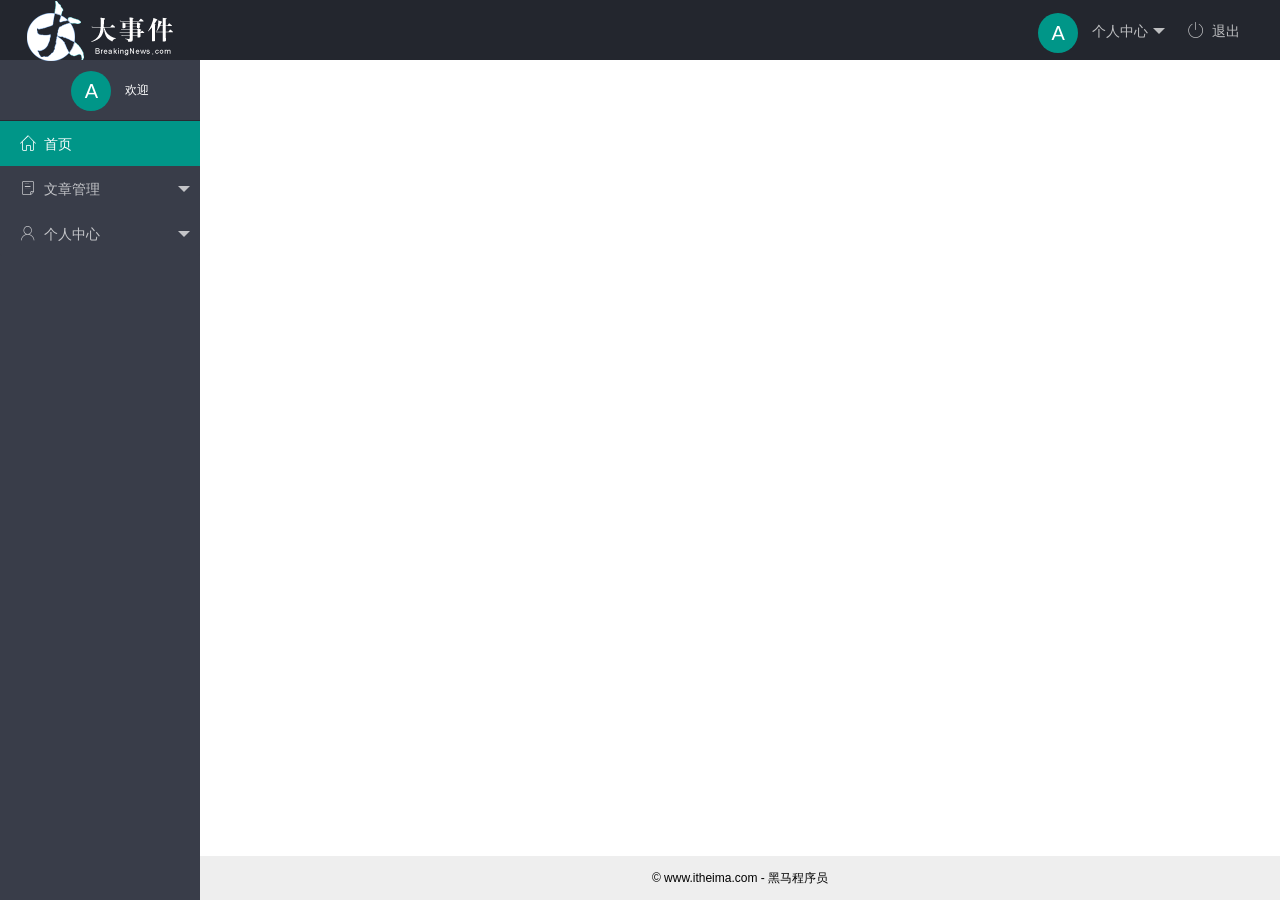
==== commit d012126d: "头像渲染功能完成" ====
--- a/index.html
+++ b/index.html
@@ -23,7 +23,7 @@
             <ul class="layui-nav layui-layout-right">
                 <li class="layui-nav-item">
                     <a href="javascript:;">
-                        <img src="http://t.cn/RCzsdCq" class="layui-nav-img">
+                        <img src="http://t.cn/RCzsdCq" class="layui-nav-img" style="display: none;">
                         <span class="text-avatar">A</span> 个人中心
                     </a>
                     <dl class="layui-nav-child">
@@ -44,9 +44,9 @@
             <div class="layui-side-scroll">
                 <!-- 头像 -->
                 <div class="userinfo">
-                    <img src="http://t.cn/RCzsdCq" class="layui-nav-img">
+                    <img src="http://t.cn/RCzsdCq" class="layui-nav-img" style="display: none;">
                     <span class="text-avatar">A</span>
-                    <span id="welcome">欢迎 **</span>
+                    <span id="welcome">欢迎</span>
                 </div>
                 <!-- 左侧导航区域（可配合layui已有的垂直导航） -->
                 <ul class="layui-nav layui-nav-tree" lay-shrink="all">
@@ -93,6 +93,12 @@
     </div>
     <!-- 引入layui的js文件 -->
     <script src="./assets/lib/layui/layui.all.js"></script>
+    <!-- 导入jquery.js文件 -->
+    <script src="./assets/lib/jquery.js"></script>
+    <!-- 导入公共请求头 -->
+    <script src="./assets/js/baseAPI.js"></script>
+    <!-- 引入index.js文件 -->
+    <script src="./assets/js/index.js"></script>
 </body>
 
 </html>
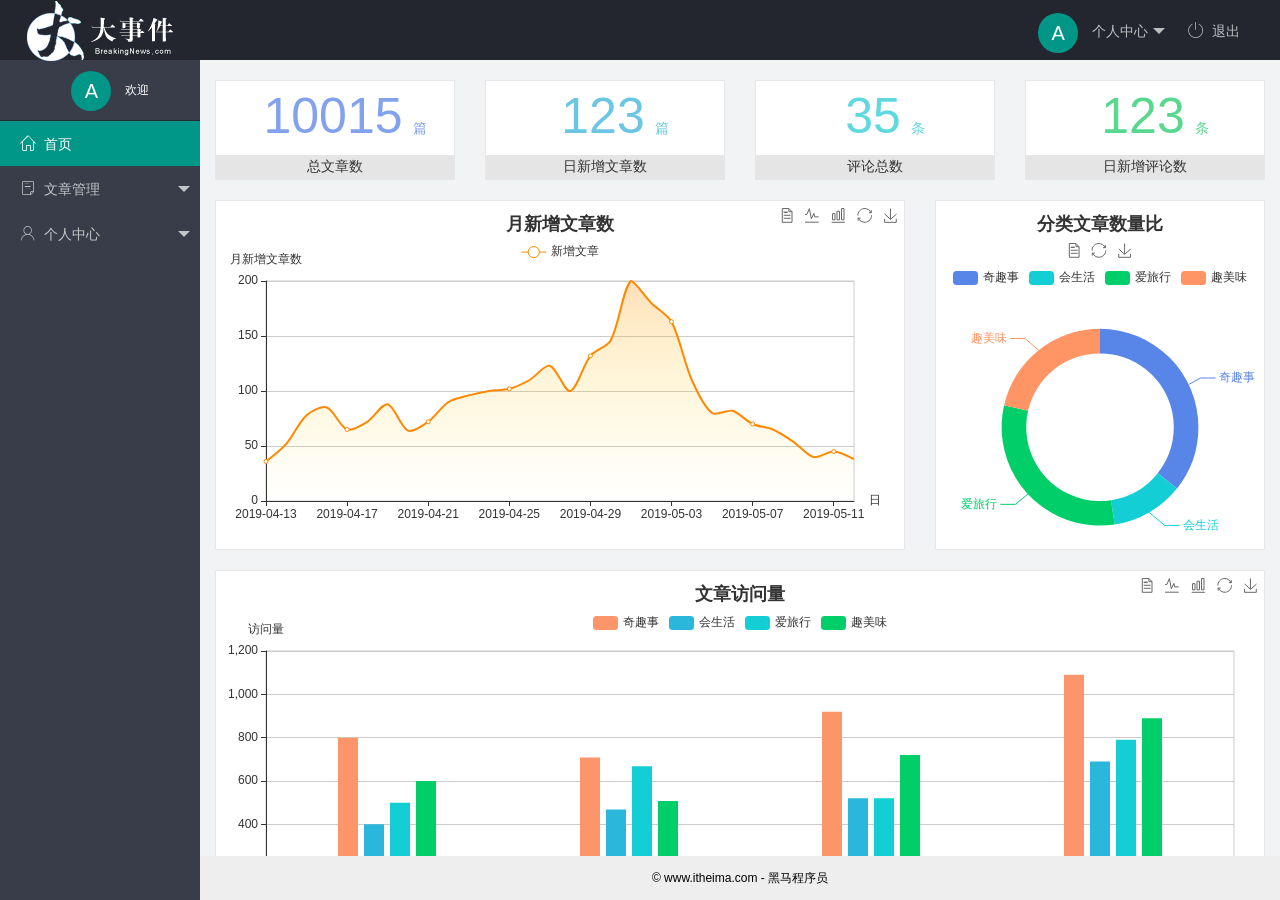
==== commit 0af32680: "修改了index首页样式" ====
--- a/index.html
+++ b/index.html
@@ -83,7 +83,7 @@
 
         <div class="layui-body">
             <!-- 内容主体区域 -->
-            <iframe name="fm" src="" frameborder="0"></iframe>
+            <iframe name="fm" src="./home/dashboard.html" frameborder="0"></iframe>
         </div>
 
         <div class="layui-footer">
